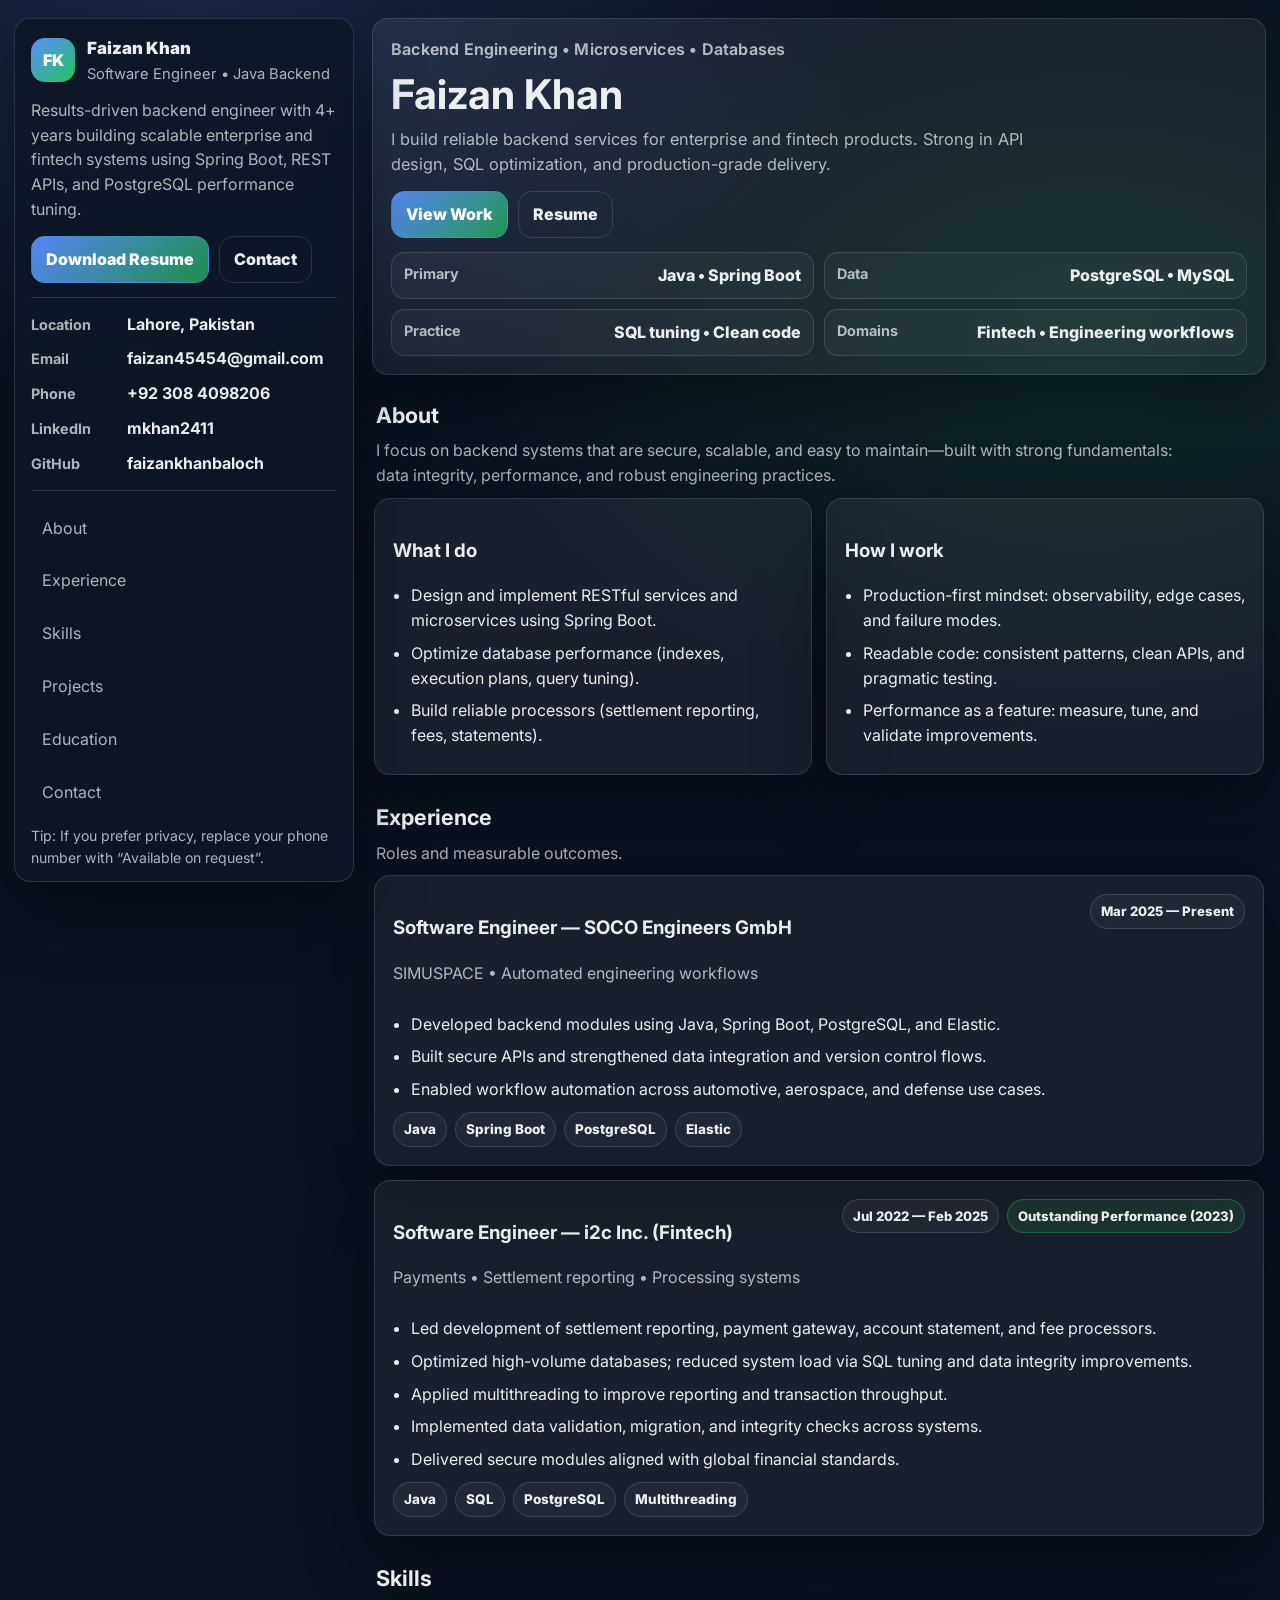
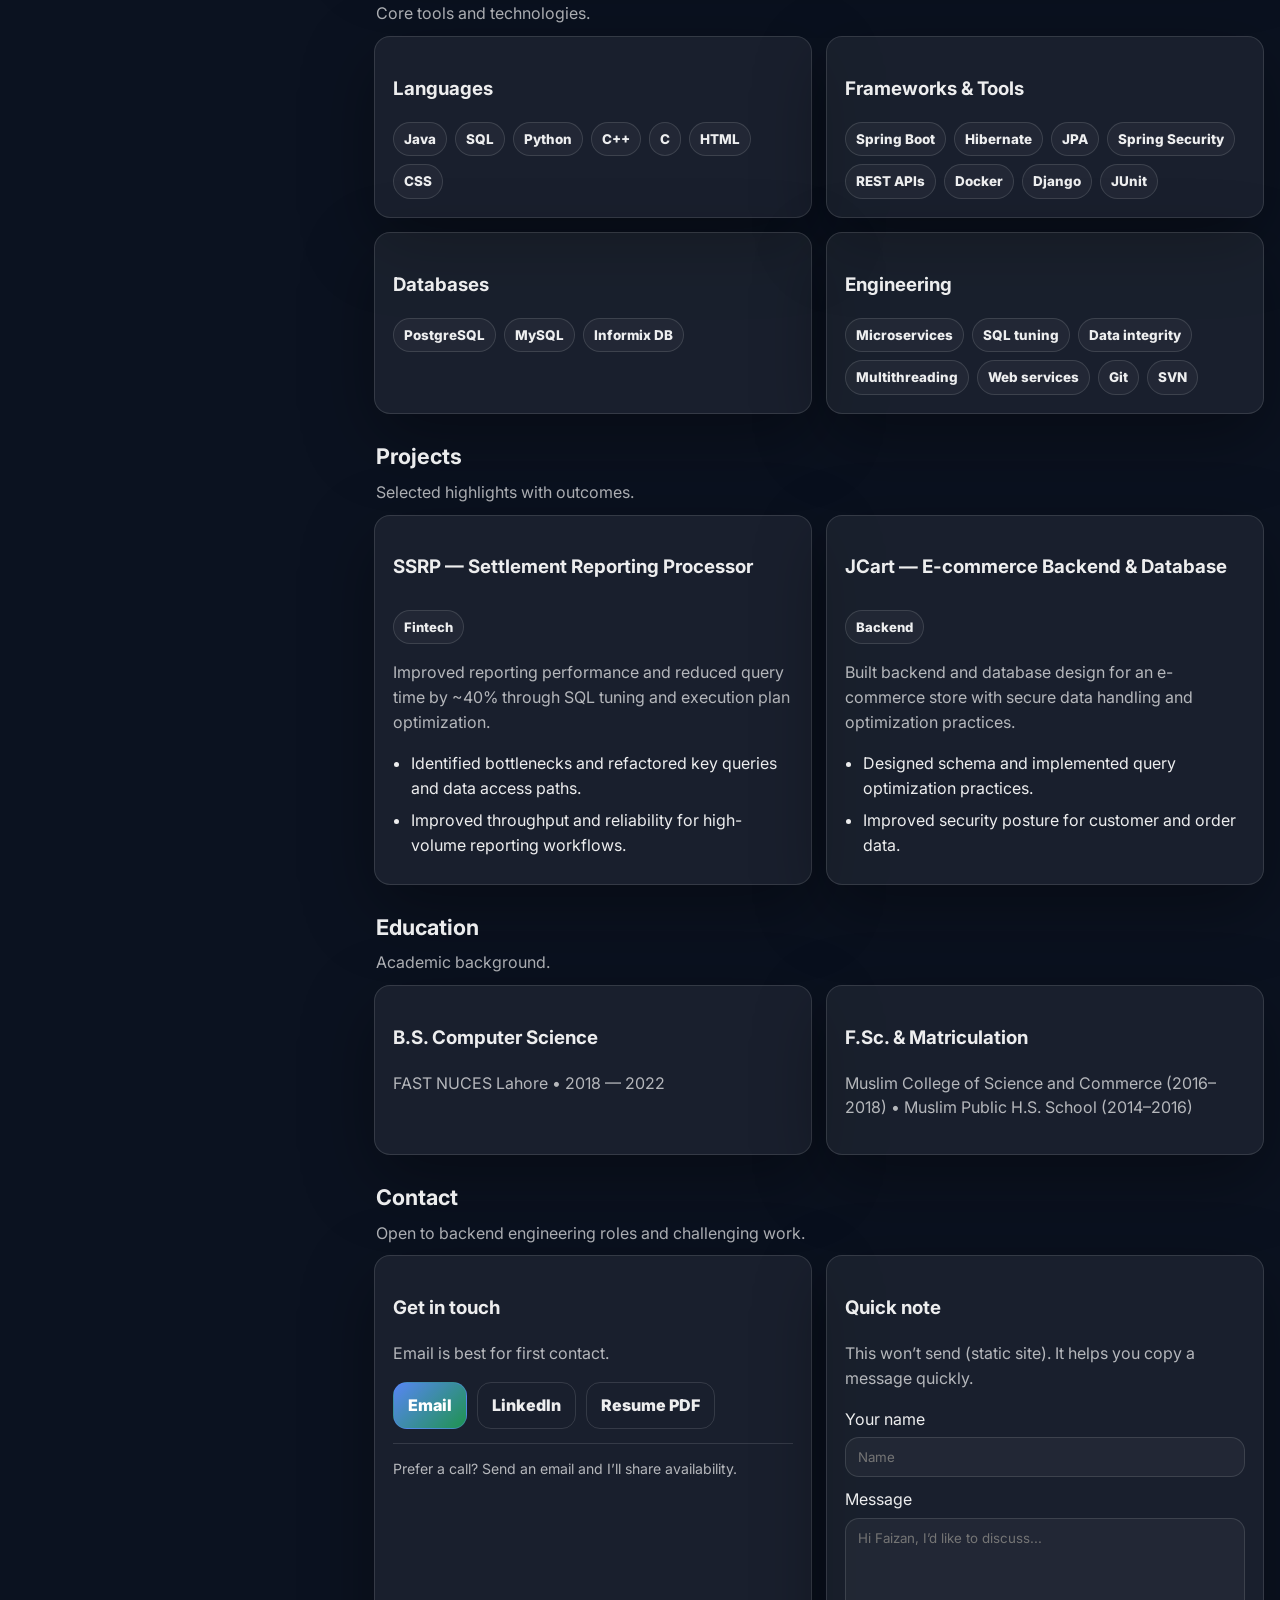
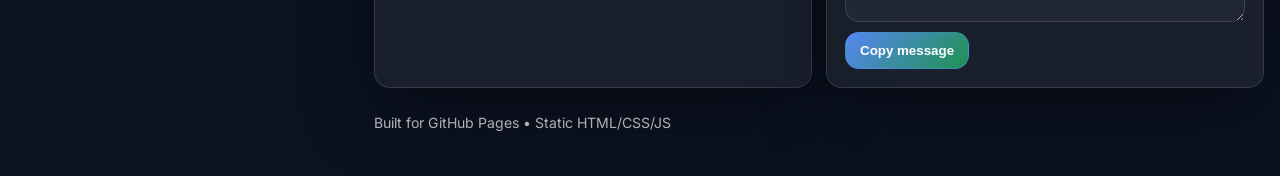
==== index.html @ 79eaf5ea "My Portfolio" ====
<!doctype html>
<html lang="en">
<head>
  <meta charset="utf-8" />
  <meta name="viewport" content="width=device-width,initial-scale=1" />
  <title>Faizan Khan — Software Engineer (Backend)</title>
  <meta name="description" content="Faizan Khan — Java Backend Engineer. Spring Boot, PostgreSQL, microservices, SQL performance tuning." />
  <meta name="theme-color" content="#0e1726" />

  <link rel="preconnect" href="https://fonts.googleapis.com">
  <link rel="preconnect" href="https://fonts.gstatic.com" crossorigin>
  <link href="https://fonts.googleapis.com/css2?family=Inter:wght@400;500;600;700;800&display=swap" rel="stylesheet">

  <link rel="stylesheet" href="assets/css/style.css" />
  <link rel="icon" href="assets/img/favicon.svg" type="image/svg+xml" />

  <script type="application/ld+json">
  {
    "@context": "https://schema.org",
    "@type": "Person",
    "name": "Faizan Khan",
    "jobTitle": "Software Engineer",
    "address": {"@type":"PostalAddress","addressLocality":"Lahore","addressCountry":"PK"},
    "email": "mailto:faizan45454@gmail.com",
    "sameAs": ["https://linkedin.com/in/mkhan2411","https://github.com/faizankhanbaloch"]
  }
  </script>
</head>

<body>
  <a class="skip" href="#content">Skip to content</a>

  <header class="mobilebar" aria-label="Mobile header">
    <div class="mobilebar__inner">
      <div class="mobilebar__brand">
        <span class="badge" aria-hidden="true">FK</span>
        <div>
          <div class="mobilebar__name">Faizan Khan</div>
          <div class="mobilebar__role">Java Backend Engineer</div>
        </div>
      </div>
      <button class="iconbtn" id="menuBtn" type="button" aria-label="Open menu">☰</button>
    </div>
  </header>

  <div class="layout">
    <!-- SIDEBAR -->
    <aside class="sidebar" id="sidebar" aria-label="Sidebar">
      <div class="sidebar__top">
        <div class="idblock">
          <div class="idblock__mark" aria-hidden="true">FK</div>
          <div>
            <div class="idblock__name">Faizan Khan</div>
            <div class="idblock__role">Software Engineer • Java Backend</div>
          </div>
        </div>

        <p class="summary">
          Results-driven backend engineer with 4+ years building scalable enterprise and fintech systems using
          Spring Boot, REST APIs, and PostgreSQL performance tuning.
        </p>

        <div class="sidebar__cta">
          <a class="btn btn--primary" href="assets/files/Faizan_Khan.pdf" target="_blank" rel="noreferrer">Download Resume</a>
          <a class="btn btn--ghost" href="#contact">Contact</a>
        </div>

        <div class="divider"></div>

        <ul class="kv" aria-label="Quick facts">
          <li><span class="k">Location</span><span class="v">Lahore, Pakistan</span></li>
          <li><span class="k">Email</span><a class="v" href="mailto:faizan45454@gmail.com">faizan45454@gmail.com</a></li>
          <li><span class="k">Phone</span><a class="v" href="tel:+923084098206">+92 308 4098206</a></li>
          <li><span class="k">LinkedIn</span><a class="v" href="https://linkedin.com/in/mkhan2411" target="_blank" rel="noreferrer">mkhan2411</a></li>
          <li><span class="k">GitHub</span><a class="v" href="https://github.com/faizankhanbaloch" target="_blank" rel="noreferrer">faizankhanbaloch</a></li>
        </ul>

        <div class="divider"></div>

        <nav class="snav" aria-label="Section navigation">
          <a href="#about">About</a>
          <a href="#experience">Experience</a>
          <a href="#skills">Skills</a>
          <a href="#projects">Projects</a>
          <a href="#education">Education</a>
          <a href="#contact">Contact</a>
        </nav>

        <p class="muted tiny privacy">
          Tip: If you prefer privacy, replace your phone number with “Available on request”.
        </p>
      </div>

      <footer class="sidebar__footer">
        <div class="muted tiny">© <span id="year"></span> Faizan Khan</div>
      </footer>
    </aside>

    <!-- MAIN -->
    <main class="main" id="content">
      <section class="hero card">
        <div class="hero__top">
          <div>
            <p class="eyebrow">Backend Engineering • Microservices • Databases</p>
            <h1>Faizan Khan</h1>
            <p class="lead">
              I build reliable backend services for enterprise and fintech products.
              Strong in API design, SQL optimization, and production-grade delivery.
            </p>
          </div>

          <div class="hero__actions">
            <a class="btn btn--primary" href="#projects">View Work</a>
            <a class="btn btn--ghost" href="assets/files/Faizan_Khan.pdf" target="_blank" rel="noreferrer">Resume</a>
          </div>
        </div>

        <div class="hero__highlights">
          <div class="pill"><span class="pill__k">Primary</span><span class="pill__v">Java • Spring Boot</span></div>
          <div class="pill"><span class="pill__k">Data</span><span class="pill__v">PostgreSQL • MySQL</span></div>
          <div class="pill"><span class="pill__k">Practice</span><span class="pill__v">SQL tuning • Clean code</span></div>
          <div class="pill"><span class="pill__k">Domains</span><span class="pill__v">Fintech • Engineering workflows</span></div>
        </div>
      </section>

      <section class="section">
        <div class="section__head" id="about">
          <h2>About</h2>
          <p>
            I focus on backend systems that are secure, scalable, and easy to maintain—built with strong fundamentals:
            data integrity, performance, and robust engineering practices.
          </p>
        </div>

        <div class="grid grid--2">
          <article class="card">
            <h3>What I do</h3>
            <ul class="bullets">
              <li>Design and implement RESTful services and microservices using Spring Boot.</li>
              <li>Optimize database performance (indexes, execution plans, query tuning).</li>
              <li>Build reliable processors (settlement reporting, fees, statements).</li>
            </ul>
          </article>

          <article class="card">
            <h3>How I work</h3>
            <ul class="bullets">
              <li>Production-first mindset: observability, edge cases, and failure modes.</li>
              <li>Readable code: consistent patterns, clean APIs, and pragmatic testing.</li>
              <li>Performance as a feature: measure, tune, and validate improvements.</li>
            </ul>
          </article>
        </div>
      </section>

      <section class="section" id="experience">
        <div class="section__head">
          <h2>Experience</h2>
          <p>Roles and measurable outcomes.</p>
        </div>

        <div class="timeline">
          <article class="card titem">
            <div class="titem__row">
              <div>
                <h3>Software Engineer — SOCO Engineers GmbH</h3>
                <p class="muted">SIMUSPACE • Automated engineering workflows</p>
              </div>
              <div class="titem__meta">
                <div class="tag">Mar 2025 — Present</div>
              </div>
            </div>
            <ul class="bullets">
              <li>Developed backend modules using Java, Spring Boot, PostgreSQL, and Elastic.</li>
              <li>Built secure APIs and strengthened data integration and version control flows.</li>
              <li>Enabled workflow automation across automotive, aerospace, and defense use cases.</li>
            </ul>
            <div class="chips">
              <span class="chip">Java</span><span class="chip">Spring Boot</span><span class="chip">PostgreSQL</span><span class="chip">Elastic</span>
            </div>
          </article>

          <article class="card titem">
            <div class="titem__row">
              <div>
                <h3>Software Engineer — i2c Inc. (Fintech)</h3>
                <p class="muted">Payments • Settlement reporting • Processing systems</p>
              </div>
              <div class="titem__meta">
                <div class="tag">Jul 2022 — Feb 2025</div>
                <div class="tag tag--soft">Outstanding Performance (2023)</div>
              </div>
            </div>
            <ul class="bullets">
              <li>Led development of settlement reporting, payment gateway, account statement, and fee processors.</li>
              <li>Optimized high-volume databases; reduced system load via SQL tuning and data integrity improvements.</li>
              <li>Applied multithreading to improve reporting and transaction throughput.</li>
              <li>Implemented data validation, migration, and integrity checks across systems.</li>
              <li>Delivered secure modules aligned with global financial standards.</li>
            </ul>
            <div class="chips">
              <span class="chip">Java</span><span class="chip">SQL</span><span class="chip">PostgreSQL</span><span class="chip">Multithreading</span>
            </div>
          </article>
        </div>
      </section>

      <section class="section" id="skills">
        <div class="section__head">
          <h2>Skills</h2>
          <p>Core tools and technologies.</p>
        </div>

        <div class="grid grid--2">
          <article class="card">
            <h3>Languages</h3>
            <div class="chips">
              <span class="chip">Java</span><span class="chip">SQL</span><span class="chip">Python</span>
              <span class="chip">C++</span><span class="chip">C</span><span class="chip">HTML</span><span class="chip">CSS</span>
            </div>
          </article>

          <article class="card">
            <h3>Frameworks & Tools</h3>
            <div class="chips">
              <span class="chip">Spring Boot</span><span class="chip">Hibernate</span><span class="chip">JPA</span>
              <span class="chip">Spring Security</span><span class="chip">REST APIs</span><span class="chip">Docker</span>
              <span class="chip">Django</span><span class="chip">JUnit</span>
            </div>
          </article>

          <article class="card">
            <h3>Databases</h3>
            <div class="chips">
              <span class="chip">PostgreSQL</span><span class="chip">MySQL</span><span class="chip">Informix DB</span>
            </div>
          </article>

          <article class="card">
            <h3>Engineering</h3>
            <div class="chips">
              <span class="chip">Microservices</span><span class="chip">SQL tuning</span><span class="chip">Data integrity</span>
              <span class="chip">Multithreading</span><span class="chip">Web services</span><span class="chip">Git</span><span class="chip">SVN</span>
            </div>
          </article>
        </div>
      </section>

      <section class="section" id="projects">
        <div class="section__head">
          <h2>Projects</h2>
          <p>Selected highlights with outcomes.</p>
        </div>

        <div class="grid grid--2">
          <article class="card">
            <div class="proj__row">
              <h3>SSRP — Settlement Reporting Processor</h3>
              <span class="tag">Fintech</span>
            </div>
            <p class="muted">
              Improved reporting performance and reduced query time by ~40% through SQL tuning and execution plan optimization.
            </p>
            <ul class="bullets">
              <li>Identified bottlenecks and refactored key queries and data access paths.</li>
              <li>Improved throughput and reliability for high-volume reporting workflows.</li>
            </ul>
          </article>

          <article class="card">
            <div class="proj__row">
              <h3>JCart — E-commerce Backend & Database</h3>
              <span class="tag">Backend</span>
            </div>
            <p class="muted">
              Built backend and database design for an e-commerce store with secure data handling and optimization practices.
            </p>
            <ul class="bullets">
              <li>Designed schema and implemented query optimization practices.</li>
              <li>Improved security posture for customer and order data.</li>
            </ul>
          </article>
        </div>
      </section>

      <section class="section" id="education">
        <div class="section__head">
          <h2>Education</h2>
          <p>Academic background.</p>
        </div>

        <div class="grid grid--2">
          <article class="card">
            <h3>B.S. Computer Science</h3>
            <p class="muted">FAST NUCES Lahore • 2018 — 2022</p>
          </article>
          <article class="card">
            <h3>F.Sc. & Matriculation</h3>
            <p class="muted">Muslim College of Science and Commerce (2016–2018) • Muslim Public H.S. School (2014–2016)</p>
          </article>
        </div>
      </section>

      <section class="section" id="contact">
        <div class="section__head">
          <h2>Contact</h2>
          <p>Open to backend engineering roles and challenging work.</p>
        </div>

        <div class="grid grid--2">
          <article class="card">
            <h3>Get in touch</h3>
            <p class="muted">Email is best for first contact.</p>
            <div class="actions">
              <a class="btn btn--primary" href="mailto:faizan45454@gmail.com">Email</a>
              <a class="btn btn--ghost" href="https://linkedin.com/in/mkhan2411" target="_blank" rel="noreferrer">LinkedIn</a>
              <a class="btn btn--ghost" href="assets/files/Faizan_Khan.pdf" target="_blank" rel="noreferrer">Resume PDF</a>
            </div>

            <div class="divider"></div>

            <p class="muted tiny">Prefer a call? Send an email and I’ll share availability.</p>
          </article>

          <form class="card" onsubmit="return false" aria-label="Quick note">
            <h3>Quick note</h3>
            <p class="muted">This won’t send (static site). It helps you copy a message quickly.</p>

            <label class="field">
              <span>Your name</span>
              <input id="name" type="text" placeholder="Name" autocomplete="name" />
            </label>

            <label class="field">
              <span>Message</span>
              <textarea id="msg" rows="5" placeholder="Hi Faizan, I’d like to discuss..."></textarea>
            </label>

            <button class="btn btn--primary" type="button" id="copyBtn">Copy message</button>
            <div class="muted tiny" id="copyStatus" role="status" aria-live="polite"></div>
          </form>
        </div>
      </section>

      <footer class="main__footer">
        <div class="muted tiny">Built for GitHub Pages • Static HTML/CSS/JS</div>
      </footer>
    </main>
  </div>

  <script src="assets/js/main.js"></script>
</body>
</html>
---- assets/css/style.css ----
:root{
  --bg: #0b1220;
  --sidebar: #0e1726;
  --panel: rgba(255,255,255,.06);
  --panel2: rgba(255,255,255,.10);
  --text: rgba(255,255,255,.92);
  --muted: rgba(255,255,255,.68);
  --border: rgba(255,255,255,.12);
  --brand: #5b8cff;
  --brand2: #22c55e;
  --shadow: 0 24px 70px rgba(0,0,0,.35);
  --radius: 16px;
  --font: Inter, system-ui, -apple-system, Segoe UI, Roboto, Arial, sans-serif;
  --container: 1100px;
}
*{ box-sizing:border-box; }
html{ scroll-behavior:smooth; }
body{
  margin:0;
  font-family: var(--font);
  color: var(--text);
  line-height: 1.55;
  background: radial-gradient(1200px 700px at 15% 0%, rgba(91,140,255,.18), transparent 58%),
              radial-gradient(1100px 700px at 85% 10%, rgba(34,197,94,.12), transparent 58%),
              var(--bg);
}
a{ color: inherit; text-decoration:none; }
a:hover{ text-decoration: underline; }
.skip{ position:absolute; left:-999px; top:10px; padding:10px 14px; border-radius:12px; background:var(--panel2); border:1px solid var(--border); }
.skip:focus{ left:12px; z-index:999; }

.mobilebar{ display:none; position:sticky; top:0; z-index:90; background:rgba(14,23,38,.8); border-bottom:1px solid var(--border); backdrop-filter: blur(10px); }
.mobilebar__inner{ display:flex; align-items:center; justify-content:space-between; gap:12px; padding:12px 18px; }
.mobilebar__brand{ display:flex; gap:10px; align-items:center; }
.badge{ width:34px; height:34px; display:grid; place-items:center; border-radius:12px; background: linear-gradient(135deg, var(--brand), var(--brand2)); font-weight:900; color:#fff; }
.mobilebar__name{ font-weight:900; }
.mobilebar__role{ color: var(--muted); font-size:.9rem; }

.layout{ width:min(100% - 28px, calc(var(--container) + 340px)); margin:18px auto 26px; display:grid; grid-template-columns:340px 1fr; gap:18px; align-items:start; }
.sidebar{
  position: sticky; top:18px; height: calc(100vh - 36px); overflow:auto;
  background: rgba(14,23,38,.9); border:1px solid var(--border); border-radius: var(--radius);
  box-shadow: var(--shadow); padding:16px;
}
.sidebar::-webkit-scrollbar{ width:10px; }
.sidebar::-webkit-scrollbar-thumb{ background: rgba(255,255,255,.10); border-radius:999px; }
.idblock{ display:flex; gap:12px; align-items:center; }
.idblock__mark{ width:44px; height:44px; display:grid; place-items:center; border-radius:14px; background: linear-gradient(135deg, var(--brand), var(--brand2)); font-weight:900; color:#fff; }
.idblock__name{ font-weight:900; font-size:1.05rem; }
.idblock__role{ color: var(--muted); font-size:.92rem; margin-top:2px; }
.summary{ color: var(--muted); margin:12px 0 0; }
.sidebar__cta{ display:flex; gap:10px; margin-top:14px; flex-wrap:wrap; }
.divider{ height:1px; background: var(--border); margin:14px 0; }
.kv{ list-style:none; padding:0; margin:0; display:grid; gap:10px; }
.kv li{ display:grid; grid-template-columns:86px 1fr; gap:10px; align-items:baseline; }
.kv .k{ color: var(--muted); font-weight:700; font-size:.9rem; }
.kv .v{ font-weight:700; }
.snav{ display:grid; gap:6px; }
.snav a{ padding:10px 10px; border-radius:12px; border:1px solid transparent; color: var(--muted); }
.snav a:hover{ background: rgba(255,255,255,.05); border-color: var(--border); color: var(--text); text-decoration:none; }
.sidebar__footer{ margin-top:12px; padding-top:10px; border-top:1px solid var(--border); }

.main{ min-width:0; display:grid; gap:16px; }
.card{ background: var(--panel); border:1px solid var(--border); border-radius: var(--radius); box-shadow: var(--shadow); padding:18px; }

.hero__top{ display:flex; align-items:flex-start; justify-content:space-between; gap:14px; flex-wrap:wrap; }
.eyebrow{ margin:0 0 10px; color: var(--muted); font-weight:650; letter-spacing:.2px; }
h1{ margin:0 0 10px; font-size: clamp(1.9rem, 3.2vw, 2.7rem); line-height:1.1; }
.lead{ margin:0; color: var(--muted); font-size:1.02rem; max-width:66ch; }
.hero__actions{ display:flex; gap:10px; flex-wrap:wrap; }

.hero__highlights{ margin-top:14px; display:grid; grid-template-columns:repeat(2,1fr); gap:10px; }
.pill{ border:1px solid var(--border); background: rgba(255,255,255,.04); border-radius:14px; padding:10px 12px; display:flex; justify-content:space-between; gap:12px; }
.pill__k{ color: var(--muted); font-weight:700; font-size:.9rem; }
.pill__v{ font-weight:800; }

.section{ padding:2px; }
.section__head{ padding:6px 2px 10px; display:grid; gap:6px; }
.section__head h2{ margin:0; font-size:1.35rem; }
.section__head p{ margin:0; color: var(--muted); max-width:80ch; }

.grid{ display:grid; gap:14px; }
.grid--2{ grid-template-columns: repeat(2, 1fr); }
.timeline{ display:grid; gap:14px; }
.titem__row{ display:flex; justify-content:space-between; gap:12px; align-items:flex-start; flex-wrap:wrap; }
.titem__meta{ display:flex; gap:8px; flex-wrap:wrap; justify-content:flex-end; }
.tag{ display:inline-flex; align-items:center; padding:6px 10px; border-radius:999px; border:1px solid var(--border); background: rgba(255,255,255,.04); font-weight:800; font-size:.82rem; }
.tag--soft{ border-color: rgba(34,197,94,.35); background: rgba(34,197,94,.12); }

.bullets{ margin:10px 0 0; padding-left:18px; }
.bullets li{ margin:8px 0; }

.chips{ display:flex; flex-wrap:wrap; gap:8px; margin-top:10px; }
.chip{ border:1px solid var(--border); background: rgba(255,255,255,.04); padding:6px 10px; border-radius:999px; font-weight:800; font-size:.84rem; }

.proj__row{ display:flex; justify-content:space-between; align-items:baseline; gap:10px; flex-wrap:wrap; }
.actions{ display:flex; flex-wrap:wrap; gap:10px; margin-top:12px; }

.field{ display:grid; gap:6px; margin:10px 0; }
input, textarea{ width:100%; padding:11px 12px; border-radius:14px; border:1px solid var(--border); background: rgba(255,255,255,.04); color: var(--text); font-family: var(--font); outline:none; }
input:focus, textarea:focus{ border-color: rgba(91,140,255,.55); }

.btn{ display:inline-flex; justify-content:center; align-items:center; gap:10px; padding:10px 14px; border-radius:14px; border:1px solid var(--border); background: rgba(255,255,255,.05); font-weight:850; cursor:pointer; }
.btn:hover{ background: rgba(255,255,255,.08); text-decoration:none; }
.btn--primary{ border-color: rgba(91,140,255,.35); background: linear-gradient(135deg, rgba(91,140,255,.95), rgba(34,197,94,.70)); color:#fff; }
.btn--ghost{ background: transparent; }

.iconbtn{ border:1px solid var(--border); background: rgba(255,255,255,.05); color: var(--text); border-radius:14px; padding:10px 12px; cursor:pointer; }
.muted{ color: var(--muted); }
.tiny{ font-size:.88rem; }
.privacy{ margin-top:10px; }
.main__footer{ padding: 6px 2px 16px; }

@media (max-width: 980px){
  .layout{ grid-template-columns:1fr; width: min(100% - 20px, var(--container)); margin-top:0; }
  .sidebar{
    position: fixed; inset: 54px 10px auto 10px; height: calc(100vh - 64px);
    transform: translateY(-8px); opacity:0; pointer-events:none;
    transition: opacity .2s ease, transform .2s ease; z-index:80;
  }
  body.menu-open .sidebar{ opacity:1; transform: translateY(0); pointer-events:auto; }
  .mobilebar{ display:block; }
  .hero__highlights{ grid-template-columns:1fr; }
  .grid--2{ grid-template-columns:1fr; }
}
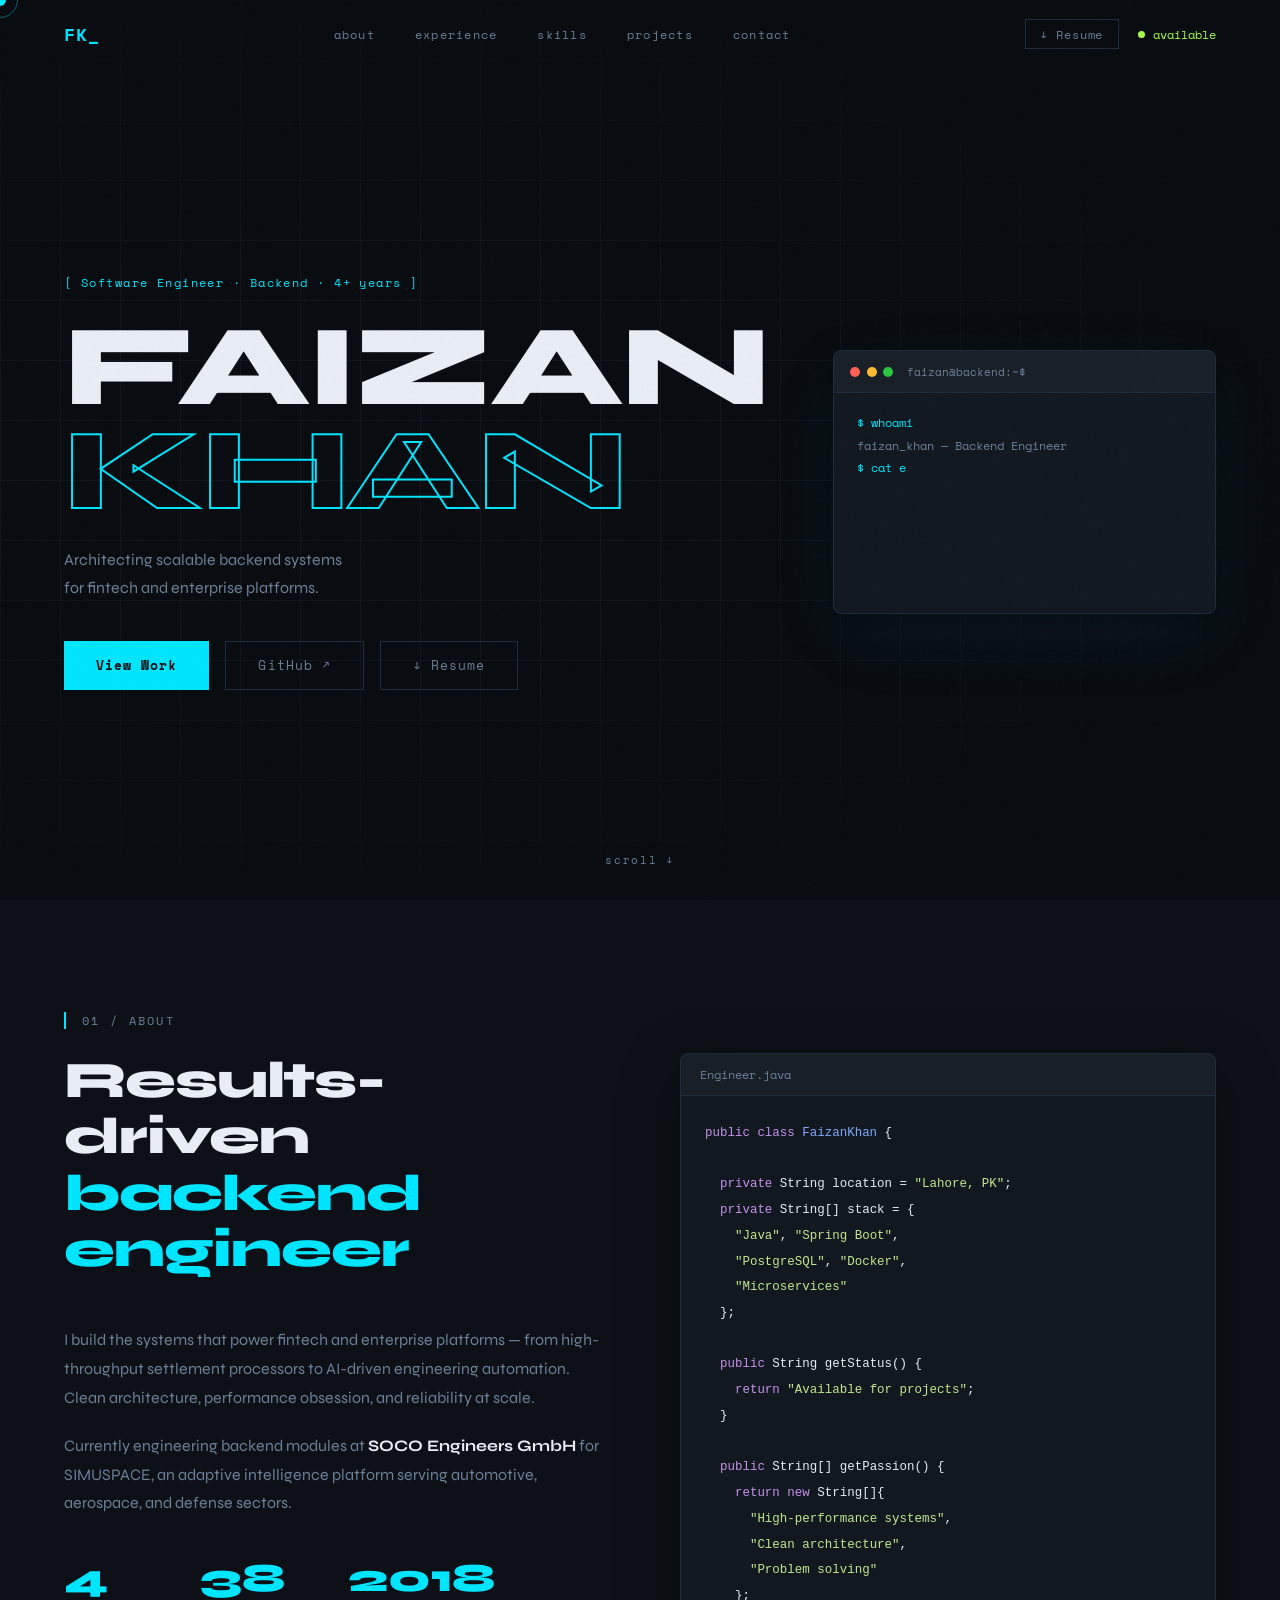
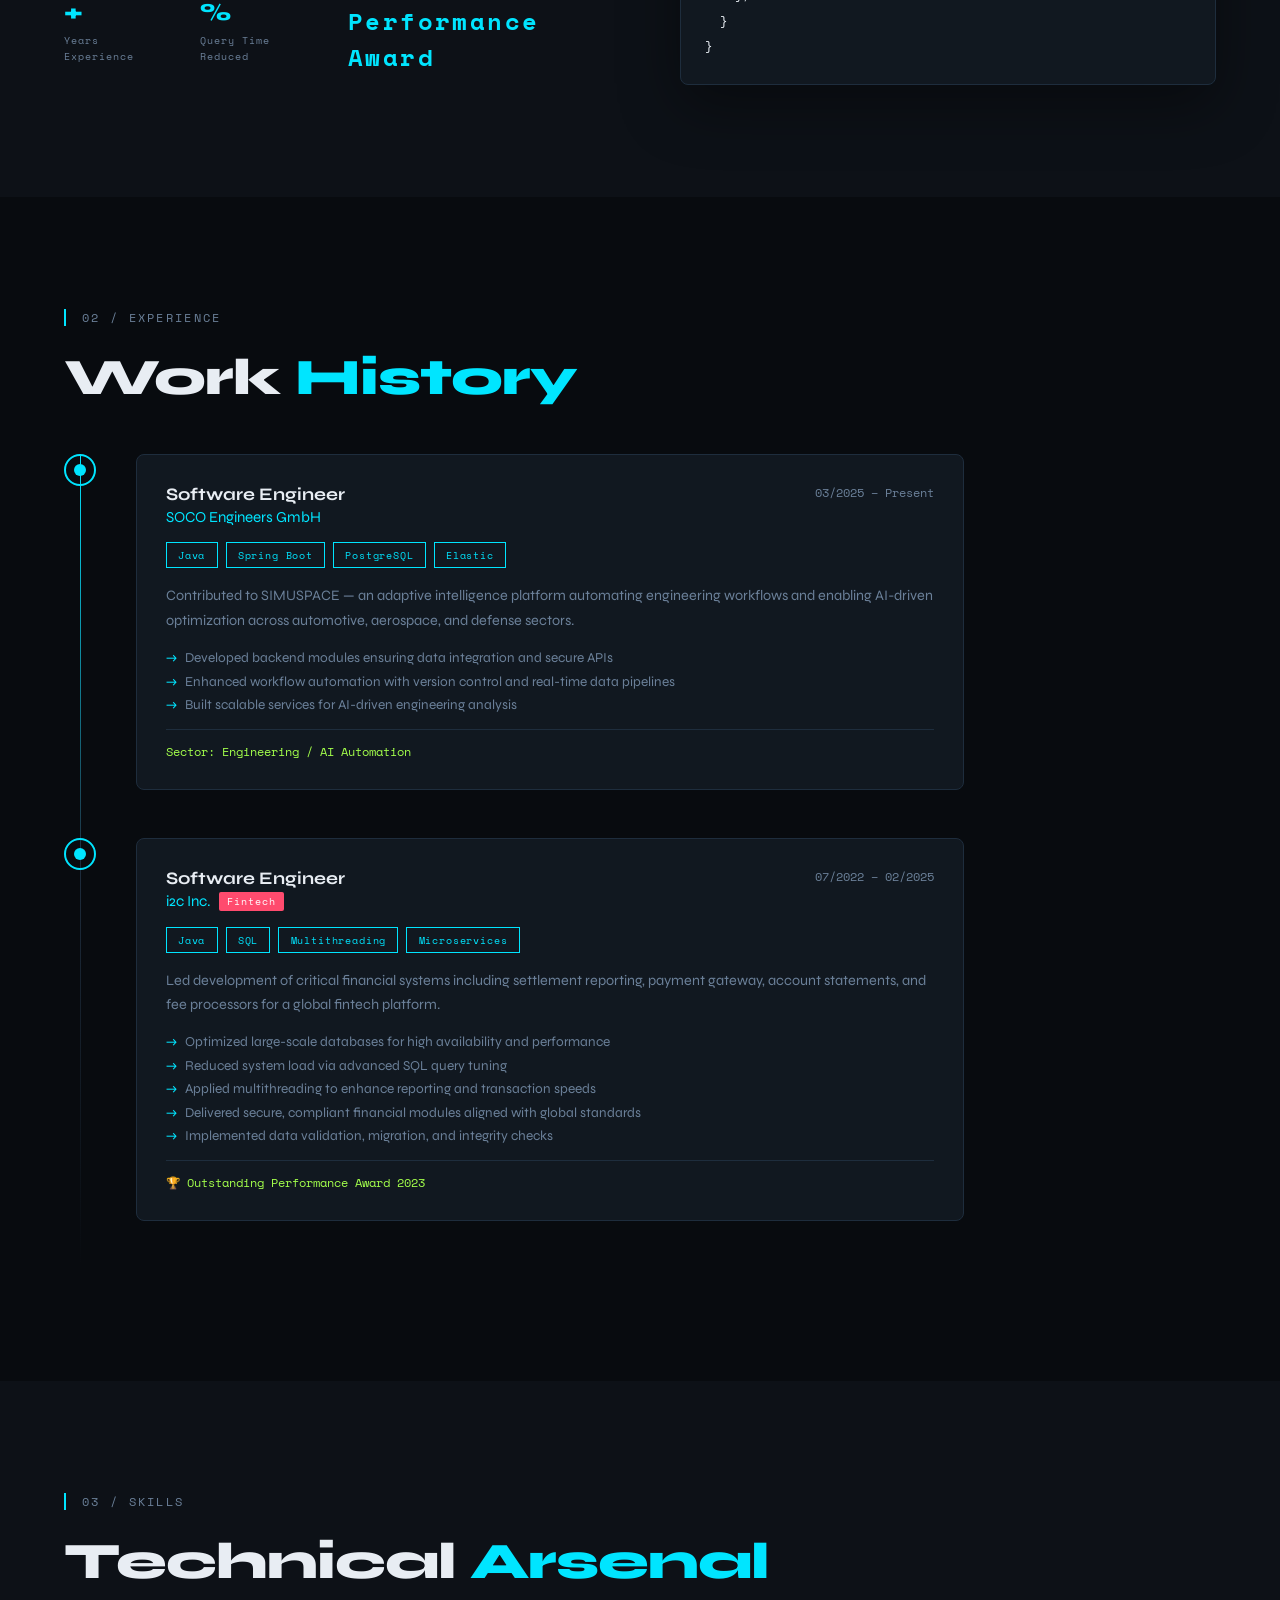
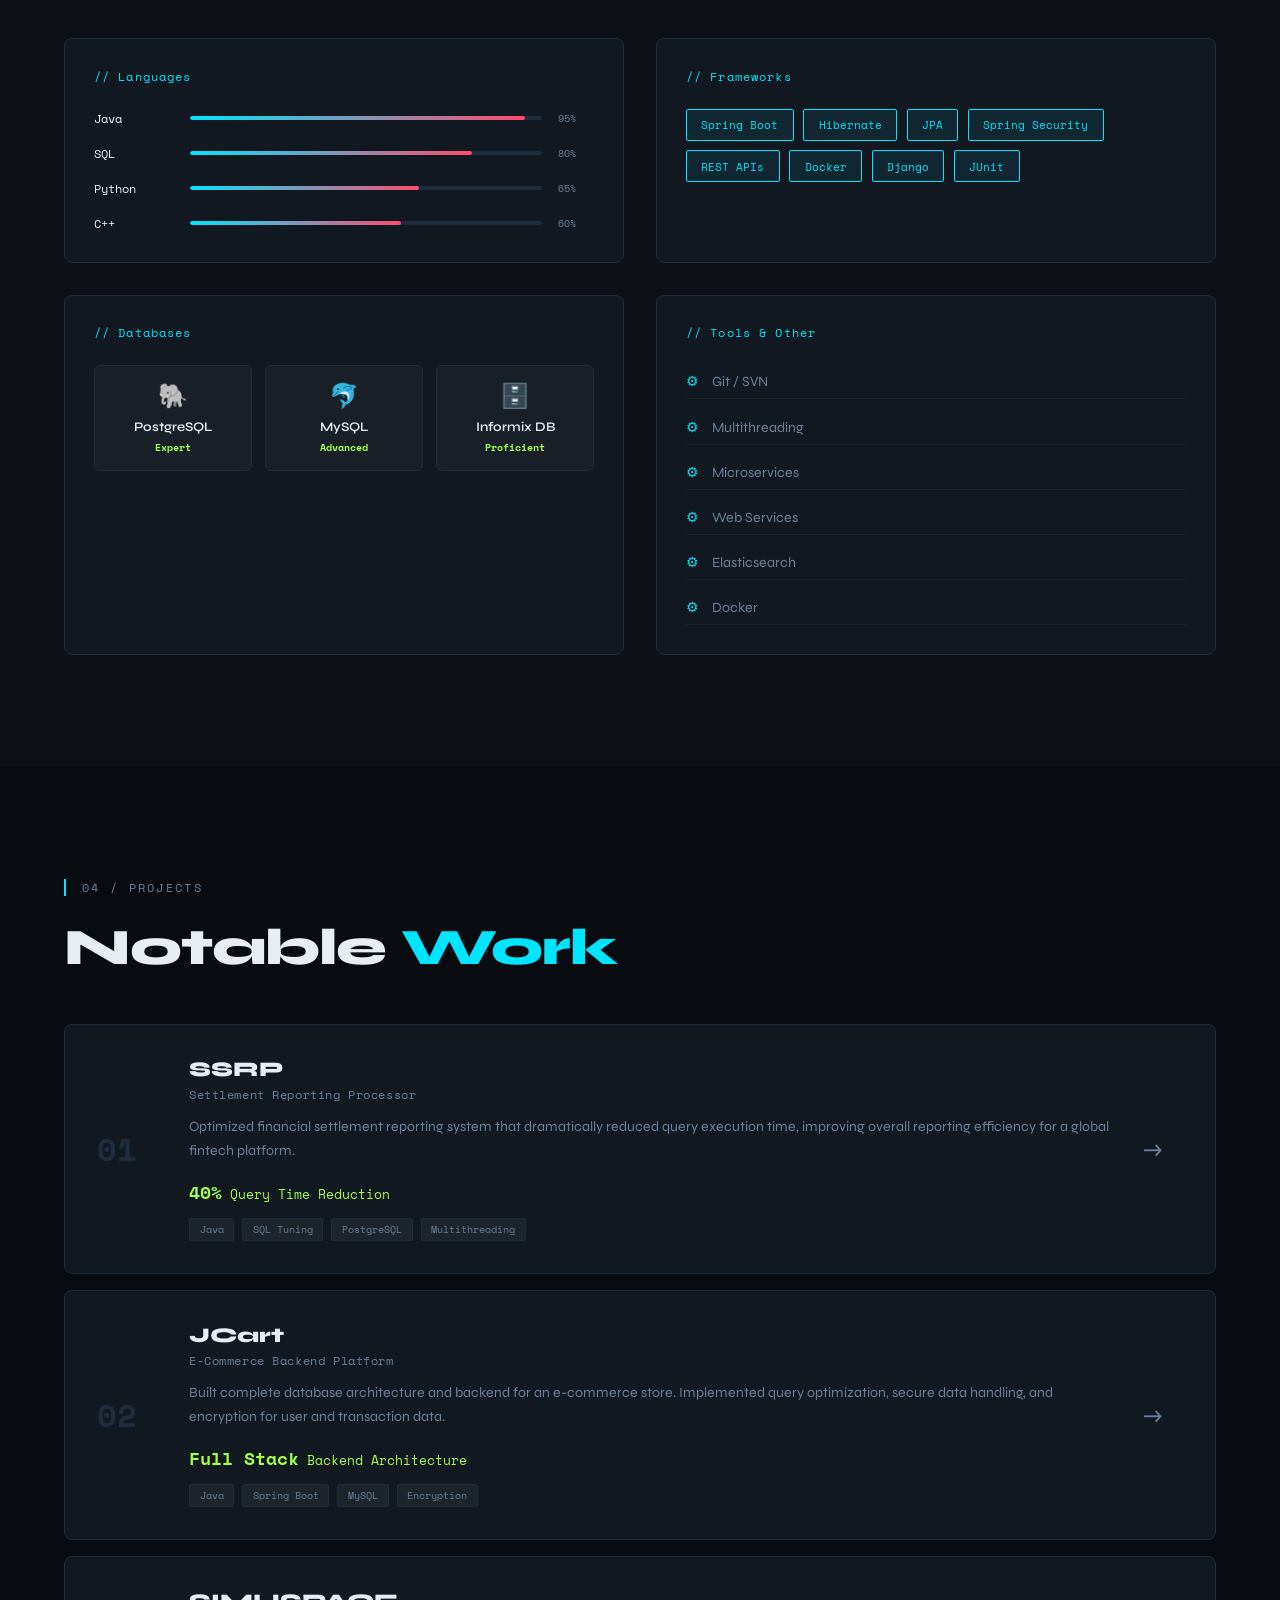
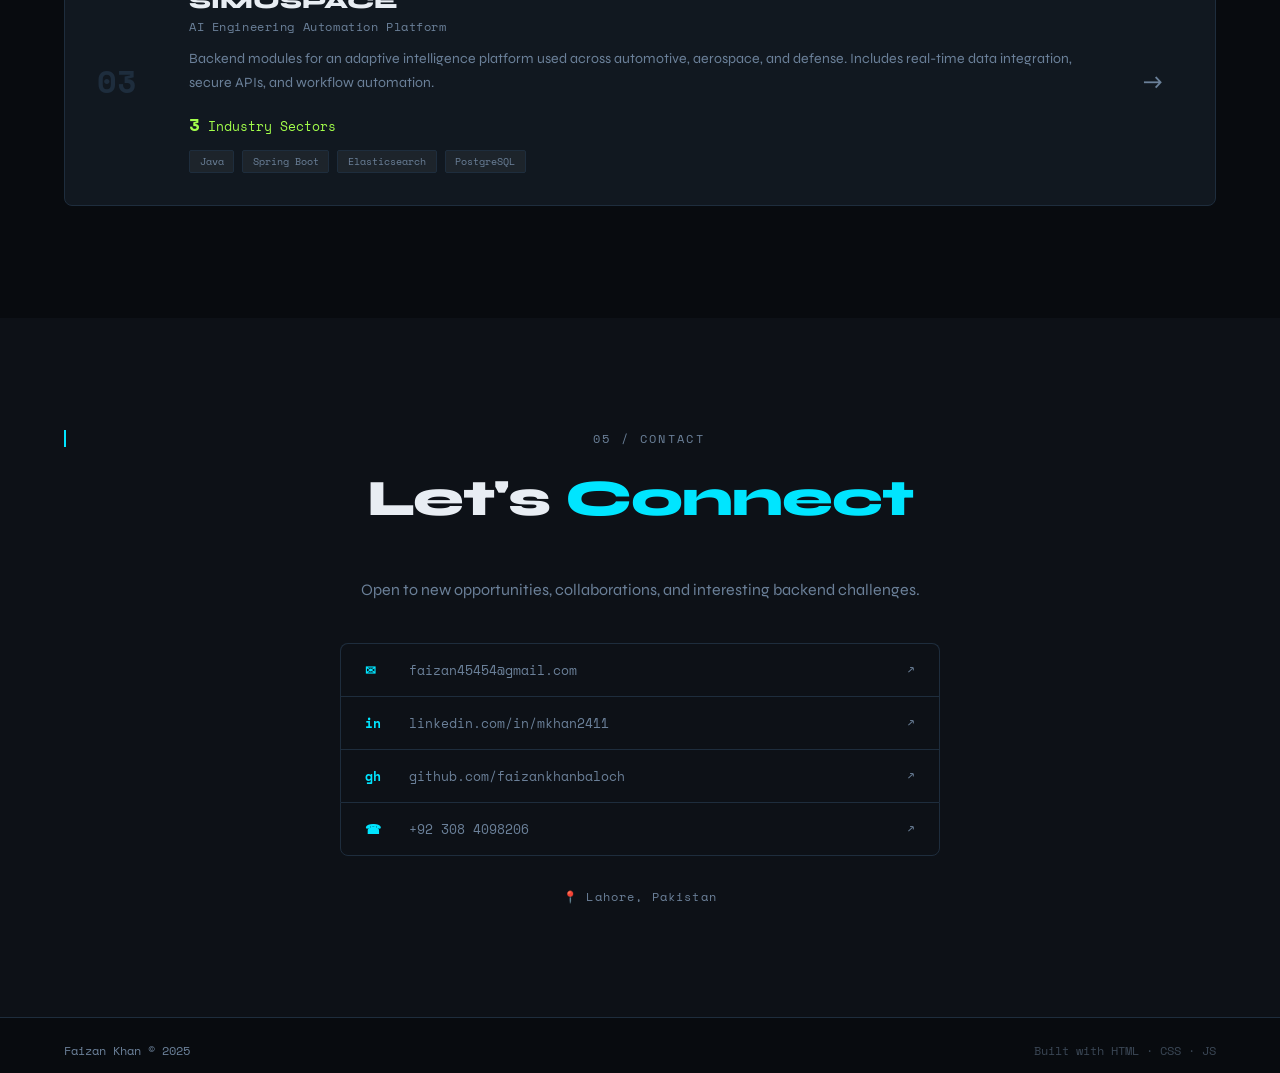
==== commit 4bfb2b8a: "Updated Portfolio" ====
--- a/index.html
+++ b/index.html
@@ -1,353 +1,341 @@
-<!doctype html>
+<!DOCTYPE html>
 <html lang="en">
 <head>
-  <meta charset="utf-8" />
-  <meta name="viewport" content="width=device-width,initial-scale=1" />
-  <title>Faizan Khan — Software Engineer (Backend)</title>
-  <meta name="description" content="Faizan Khan — Java Backend Engineer. Spring Boot, PostgreSQL, microservices, SQL performance tuning." />
-  <meta name="theme-color" content="#0e1726" />
-
-  <link rel="preconnect" href="https://fonts.googleapis.com">
-  <link rel="preconnect" href="https://fonts.gstatic.com" crossorigin>
-  <link href="https://fonts.googleapis.com/css2?family=Inter:wght@400;500;600;700;800&display=swap" rel="stylesheet">
-
-  <link rel="stylesheet" href="assets/css/style.css" />
-  <link rel="icon" href="assets/img/favicon.svg" type="image/svg+xml" />
-
-  <script type="application/ld+json">
-  {
-    "@context": "https://schema.org",
-    "@type": "Person",
-    "name": "Faizan Khan",
-    "jobTitle": "Software Engineer",
-    "address": {"@type":"PostalAddress","addressLocality":"Lahore","addressCountry":"PK"},
-    "email": "mailto:faizan45454@gmail.com",
-    "sameAs": ["https://linkedin.com/in/mkhan2411","https://github.com/faizankhanbaloch"]
+  <meta charset="UTF-8" />
+  <meta name="viewport" content="width=device-width, initial-scale=1.0" />
+  <title>Faizan Khan — Backend Engineer</title>
+  <link rel="stylesheet" href="style.css" />
+  <link rel="preconnect" href="https://fonts.googleapis.com" />
+  <link rel="preconnect" href="https://fonts.gstatic.com" crossorigin />
+  <link href="https://fonts.googleapis.com/css2?family=Space+Mono:ital,wght@0,400;0,700;1,400&family=Syne:wght@400;600;700;800&display=swap" rel="stylesheet" />
+</head>
+<body>
+
+  <!-- Cursor -->
+  <div class="cursor" id="cursor"></div>
+  <div class="cursor-trail" id="cursorTrail"></div>
+
+  <!-- Noise overlay -->
+  <div class="noise"></div>
+
+  <!-- Navigation -->
+  <nav class="nav" id="nav">
+    <div class="nav-logo">FK<span class="blink">_</span></div>
+    <ul class="nav-links">
+      <li><a href="#about">about</a></li>
+      <li><a href="#experience">experience</a></li>
+      <li><a href="#skills">skills</a></li>
+      <li><a href="#projects">projects</a></li>
+      <li><a href="#contact">contact</a></li>
+    </ul>
+    <div class="nav-right">
+      <a href="Faizan_Khan.pdf" download="Faizan_Khan_Resume.pdf" class="btn-resume-nav">↓ Resume</a>
+      <div class="nav-status"><span class="dot"></span>available</div>
+    </div>
+  </nav>
+
+  <!-- Hero -->
+  <section class="hero" id="hero">
+    <div class="hero-bg-grid"></div>
+    <div class="hero-content">
+      <div class="hero-tag">[ Software Engineer · Backend · 4+ years ]</div>
+      <h1 class="hero-name">
+        <span class="line" data-text="FAIZAN">FAIZAN</span>
+        <span class="line accent-line" data-text="KHAN">KHAN</span>
+      </h1>
+      <p class="hero-sub">Architecting scalable backend systems<br>for fintech and enterprise platforms.</p>
+      <div class="hero-cta">
+        <a href="#experience" class="btn-primary">View Work</a>
+        <a href="https://github.com/faizankhanbaloch" target="_blank" class="btn-ghost">GitHub ↗</a>
+        <a href="Faizan_Khan.pdf" download="Faizan_Khan_Resume.pdf" class="btn-resume">↓ Resume</a>
+      </div>
+    </div>
+    <div class="hero-terminal">
+      <div class="terminal-bar">
+        <span class="t-dot red"></span><span class="t-dot yellow"></span><span class="t-dot green"></span>
+        <span class="t-title">faizan@backend:~$</span>
+      </div>
+      <div class="terminal-body" id="terminalBody"></div>
+    </div>
+    <div class="hero-scroll">scroll ↓</div>
+  </section>
+
+  <!-- About -->
+  <section class="about section" id="about">
+    <div class="section-label">01 / about</div>
+    <div class="about-grid">
+      <div class="about-text">
+        <h2 class="section-heading">Results-driven<br><em>backend engineer</em></h2>
+        <p>I build the systems that power fintech and enterprise platforms — from high-throughput settlement processors to AI-driven engineering automation. Clean architecture, performance obsession, and reliability at scale.</p>
+        <p>Currently engineering backend modules at <strong>SOCO Engineers GmbH</strong> for SIMUSPACE, an adaptive intelligence platform serving automotive, aerospace, and defense sectors.</p>
+        <div class="about-stats">
+          <div class="stat">
+            <span class="stat-num" data-target="4">0</span><span>+</span>
+            <span class="stat-label">Years Experience</span>
+          </div>
+          <div class="stat">
+            <span class="stat-num" data-target="40">0</span><span>%</span>
+            <span class="stat-label">Query Time Reduced</span>
+          </div>
+          <div class="stat">
+            <span class="stat-num" data-target="2023">0</span>
+            <span class="stat-label">Performance Award</span>
+          </div>
+        </div>
+      </div>
+      <div class="about-visual">
+        <div class="code-card">
+          <div class="code-header">Engineer.java</div>
+          <pre class="code-block"><code><span class="kw">public class</span> <span class="cn">FaizanKhan</span> {
+
+  <span class="kw">private</span> String location = <span class="str">"Lahore, PK"</span>;
+  <span class="kw">private</span> String[] stack = {
+    <span class="str">"Java"</span>, <span class="str">"Spring Boot"</span>,
+    <span class="str">"PostgreSQL"</span>, <span class="str">"Docker"</span>,
+    <span class="str">"Microservices"</span>
+  };
+
+  <span class="kw">public</span> String getStatus() {
+    <span class="kw">return</span> <span class="str">"Available for projects"</span>;
   }
-  </script>
-</head>
-
-<body>
-  <a class="skip" href="#content">Skip to content</a>
-
-  <header class="mobilebar" aria-label="Mobile header">
-    <div class="mobilebar__inner">
-      <div class="mobilebar__brand">
-        <span class="badge" aria-hidden="true">FK</span>
-        <div>
-          <div class="mobilebar__name">Faizan Khan</div>
-          <div class="mobilebar__role">Java Backend Engineer</div>
-        </div>
-      </div>
-      <button class="iconbtn" id="menuBtn" type="button" aria-label="Open menu">☰</button>
-    </div>
-  </header>
-
-  <div class="layout">
-    <!-- SIDEBAR -->
-    <aside class="sidebar" id="sidebar" aria-label="Sidebar">
-      <div class="sidebar__top">
-        <div class="idblock">
-          <div class="idblock__mark" aria-hidden="true">FK</div>
-          <div>
-            <div class="idblock__name">Faizan Khan</div>
-            <div class="idblock__role">Software Engineer • Java Backend</div>
-          </div>
-        </div>
-
-        <p class="summary">
-          Results-driven backend engineer with 4+ years building scalable enterprise and fintech systems using
-          Spring Boot, REST APIs, and PostgreSQL performance tuning.
-        </p>
-
-        <div class="sidebar__cta">
-          <a class="btn btn--primary" href="assets/files/Faizan_Khan.pdf" target="_blank" rel="noreferrer">Download Resume</a>
-          <a class="btn btn--ghost" href="#contact">Contact</a>
-        </div>
-
-        <div class="divider"></div>
-
-        <ul class="kv" aria-label="Quick facts">
-          <li><span class="k">Location</span><span class="v">Lahore, Pakistan</span></li>
-          <li><span class="k">Email</span><a class="v" href="mailto:faizan45454@gmail.com">faizan45454@gmail.com</a></li>
-          <li><span class="k">Phone</span><a class="v" href="tel:+923084098206">+92 308 4098206</a></li>
-          <li><span class="k">LinkedIn</span><a class="v" href="https://linkedin.com/in/mkhan2411" target="_blank" rel="noreferrer">mkhan2411</a></li>
-          <li><span class="k">GitHub</span><a class="v" href="https://github.com/faizankhanbaloch" target="_blank" rel="noreferrer">faizankhanbaloch</a></li>
-        </ul>
-
-        <div class="divider"></div>
-
-        <nav class="snav" aria-label="Section navigation">
-          <a href="#about">About</a>
-          <a href="#experience">Experience</a>
-          <a href="#skills">Skills</a>
-          <a href="#projects">Projects</a>
-          <a href="#education">Education</a>
-          <a href="#contact">Contact</a>
-        </nav>
-
-        <p class="muted tiny privacy">
-          Tip: If you prefer privacy, replace your phone number with “Available on request”.
-        </p>
-      </div>
-
-      <footer class="sidebar__footer">
-        <div class="muted tiny">© <span id="year"></span> Faizan Khan</div>
-      </footer>
-    </aside>
-
-    <!-- MAIN -->
-    <main class="main" id="content">
-      <section class="hero card">
-        <div class="hero__top">
-          <div>
-            <p class="eyebrow">Backend Engineering • Microservices • Databases</p>
-            <h1>Faizan Khan</h1>
-            <p class="lead">
-              I build reliable backend services for enterprise and fintech products.
-              Strong in API design, SQL optimization, and production-grade delivery.
-            </p>
-          </div>
-
-          <div class="hero__actions">
-            <a class="btn btn--primary" href="#projects">View Work</a>
-            <a class="btn btn--ghost" href="assets/files/Faizan_Khan.pdf" target="_blank" rel="noreferrer">Resume</a>
-          </div>
-        </div>
-
-        <div class="hero__highlights">
-          <div class="pill"><span class="pill__k">Primary</span><span class="pill__v">Java • Spring Boot</span></div>
-          <div class="pill"><span class="pill__k">Data</span><span class="pill__v">PostgreSQL • MySQL</span></div>
-          <div class="pill"><span class="pill__k">Practice</span><span class="pill__v">SQL tuning • Clean code</span></div>
-          <div class="pill"><span class="pill__k">Domains</span><span class="pill__v">Fintech • Engineering workflows</span></div>
-        </div>
-      </section>
-
-      <section class="section">
-        <div class="section__head" id="about">
-          <h2>About</h2>
-          <p>
-            I focus on backend systems that are secure, scalable, and easy to maintain—built with strong fundamentals:
-            data integrity, performance, and robust engineering practices.
-          </p>
-        </div>
-
-        <div class="grid grid--2">
-          <article class="card">
-            <h3>What I do</h3>
-            <ul class="bullets">
-              <li>Design and implement RESTful services and microservices using Spring Boot.</li>
-              <li>Optimize database performance (indexes, execution plans, query tuning).</li>
-              <li>Build reliable processors (settlement reporting, fees, statements).</li>
-            </ul>
-          </article>
-
-          <article class="card">
-            <h3>How I work</h3>
-            <ul class="bullets">
-              <li>Production-first mindset: observability, edge cases, and failure modes.</li>
-              <li>Readable code: consistent patterns, clean APIs, and pragmatic testing.</li>
-              <li>Performance as a feature: measure, tune, and validate improvements.</li>
-            </ul>
-          </article>
-        </div>
-      </section>
-
-      <section class="section" id="experience">
-        <div class="section__head">
-          <h2>Experience</h2>
-          <p>Roles and measurable outcomes.</p>
-        </div>
-
-        <div class="timeline">
-          <article class="card titem">
-            <div class="titem__row">
-              <div>
-                <h3>Software Engineer — SOCO Engineers GmbH</h3>
-                <p class="muted">SIMUSPACE • Automated engineering workflows</p>
-              </div>
-              <div class="titem__meta">
-                <div class="tag">Mar 2025 — Present</div>
-              </div>
+
+  <span class="kw">public</span> String[] getPassion() {
+    <span class="kw">return new</span> String[]{
+      <span class="str">"High-performance systems"</span>,
+      <span class="str">"Clean architecture"</span>,
+      <span class="str">"Problem solving"</span>
+    };
+  }
+}</code></pre>
+        </div>
+      </div>
+    </div>
+  </section>
+
+  <!-- Experience -->
+  <section class="experience section" id="experience">
+    <div class="section-label">02 / experience</div>
+    <h2 class="section-heading">Work <em>History</em></h2>
+    <div class="timeline">
+
+      <div class="timeline-item" data-index="0">
+        <div class="timeline-marker">
+          <div class="marker-ring"></div>
+          <div class="marker-dot"></div>
+        </div>
+        <div class="timeline-card">
+          <div class="card-header">
+            <div>
+              <div class="card-role">Software Engineer</div>
+              <div class="card-company">SOCO Engineers GmbH</div>
             </div>
-            <ul class="bullets">
-              <li>Developed backend modules using Java, Spring Boot, PostgreSQL, and Elastic.</li>
-              <li>Built secure APIs and strengthened data integration and version control flows.</li>
-              <li>Enabled workflow automation across automotive, aerospace, and defense use cases.</li>
-            </ul>
-            <div class="chips">
-              <span class="chip">Java</span><span class="chip">Spring Boot</span><span class="chip">PostgreSQL</span><span class="chip">Elastic</span>
+            <div class="card-period">03/2025 – Present</div>
+          </div>
+          <div class="card-tags">
+            <span>Java</span><span>Spring Boot</span><span>PostgreSQL</span><span>Elastic</span>
+          </div>
+          <p class="card-desc">Contributed to SIMUSPACE — an adaptive intelligence platform automating engineering workflows and enabling AI-driven optimization across automotive, aerospace, and defense sectors.</p>
+          <ul class="card-bullets">
+            <li>Developed backend modules ensuring data integration and secure APIs</li>
+            <li>Enhanced workflow automation with version control and real-time data pipelines</li>
+            <li>Built scalable services for AI-driven engineering analysis</li>
+          </ul>
+          <div class="card-sector">Sector: Engineering / AI Automation</div>
+        </div>
+      </div>
+
+      <div class="timeline-item" data-index="1">
+        <div class="timeline-marker">
+          <div class="marker-ring"></div>
+          <div class="marker-dot"></div>
+        </div>
+        <div class="timeline-card">
+          <div class="card-header">
+            <div>
+              <div class="card-role">Software Engineer</div>
+              <div class="card-company">i2c Inc. <span class="fintech-badge">Fintech</span></div>
             </div>
-          </article>
-
-          <article class="card titem">
-            <div class="titem__row">
-              <div>
-                <h3>Software Engineer — i2c Inc. (Fintech)</h3>
-                <p class="muted">Payments • Settlement reporting • Processing systems</p>
-              </div>
-              <div class="titem__meta">
-                <div class="tag">Jul 2022 — Feb 2025</div>
-                <div class="tag tag--soft">Outstanding Performance (2023)</div>
-              </div>
-            </div>
-            <ul class="bullets">
-              <li>Led development of settlement reporting, payment gateway, account statement, and fee processors.</li>
-              <li>Optimized high-volume databases; reduced system load via SQL tuning and data integrity improvements.</li>
-              <li>Applied multithreading to improve reporting and transaction throughput.</li>
-              <li>Implemented data validation, migration, and integrity checks across systems.</li>
-              <li>Delivered secure modules aligned with global financial standards.</li>
-            </ul>
-            <div class="chips">
-              <span class="chip">Java</span><span class="chip">SQL</span><span class="chip">PostgreSQL</span><span class="chip">Multithreading</span>
-            </div>
-          </article>
-        </div>
-      </section>
-
-      <section class="section" id="skills">
-        <div class="section__head">
-          <h2>Skills</h2>
-          <p>Core tools and technologies.</p>
-        </div>
-
-        <div class="grid grid--2">
-          <article class="card">
-            <h3>Languages</h3>
-            <div class="chips">
-              <span class="chip">Java</span><span class="chip">SQL</span><span class="chip">Python</span>
-              <span class="chip">C++</span><span class="chip">C</span><span class="chip">HTML</span><span class="chip">CSS</span>
-            </div>
-          </article>
-
-          <article class="card">
-            <h3>Frameworks & Tools</h3>
-            <div class="chips">
-              <span class="chip">Spring Boot</span><span class="chip">Hibernate</span><span class="chip">JPA</span>
-              <span class="chip">Spring Security</span><span class="chip">REST APIs</span><span class="chip">Docker</span>
-              <span class="chip">Django</span><span class="chip">JUnit</span>
-            </div>
-          </article>
-
-          <article class="card">
-            <h3>Databases</h3>
-            <div class="chips">
-              <span class="chip">PostgreSQL</span><span class="chip">MySQL</span><span class="chip">Informix DB</span>
-            </div>
-          </article>
-
-          <article class="card">
-            <h3>Engineering</h3>
-            <div class="chips">
-              <span class="chip">Microservices</span><span class="chip">SQL tuning</span><span class="chip">Data integrity</span>
-              <span class="chip">Multithreading</span><span class="chip">Web services</span><span class="chip">Git</span><span class="chip">SVN</span>
-            </div>
-          </article>
-        </div>
-      </section>
-
-      <section class="section" id="projects">
-        <div class="section__head">
-          <h2>Projects</h2>
-          <p>Selected highlights with outcomes.</p>
-        </div>
-
-        <div class="grid grid--2">
-          <article class="card">
-            <div class="proj__row">
-              <h3>SSRP — Settlement Reporting Processor</h3>
-              <span class="tag">Fintech</span>
-            </div>
-            <p class="muted">
-              Improved reporting performance and reduced query time by ~40% through SQL tuning and execution plan optimization.
-            </p>
-            <ul class="bullets">
-              <li>Identified bottlenecks and refactored key queries and data access paths.</li>
-              <li>Improved throughput and reliability for high-volume reporting workflows.</li>
-            </ul>
-          </article>
-
-          <article class="card">
-            <div class="proj__row">
-              <h3>JCart — E-commerce Backend & Database</h3>
-              <span class="tag">Backend</span>
-            </div>
-            <p class="muted">
-              Built backend and database design for an e-commerce store with secure data handling and optimization practices.
-            </p>
-            <ul class="bullets">
-              <li>Designed schema and implemented query optimization practices.</li>
-              <li>Improved security posture for customer and order data.</li>
-            </ul>
-          </article>
-        </div>
-      </section>
-
-      <section class="section" id="education">
-        <div class="section__head">
-          <h2>Education</h2>
-          <p>Academic background.</p>
-        </div>
-
-        <div class="grid grid--2">
-          <article class="card">
-            <h3>B.S. Computer Science</h3>
-            <p class="muted">FAST NUCES Lahore • 2018 — 2022</p>
-          </article>
-          <article class="card">
-            <h3>F.Sc. & Matriculation</h3>
-            <p class="muted">Muslim College of Science and Commerce (2016–2018) • Muslim Public H.S. School (2014–2016)</p>
-          </article>
-        </div>
-      </section>
-
-      <section class="section" id="contact">
-        <div class="section__head">
-          <h2>Contact</h2>
-          <p>Open to backend engineering roles and challenging work.</p>
-        </div>
-
-        <div class="grid grid--2">
-          <article class="card">
-            <h3>Get in touch</h3>
-            <p class="muted">Email is best for first contact.</p>
-            <div class="actions">
-              <a class="btn btn--primary" href="mailto:faizan45454@gmail.com">Email</a>
-              <a class="btn btn--ghost" href="https://linkedin.com/in/mkhan2411" target="_blank" rel="noreferrer">LinkedIn</a>
-              <a class="btn btn--ghost" href="assets/files/Faizan_Khan.pdf" target="_blank" rel="noreferrer">Resume PDF</a>
-            </div>
-
-            <div class="divider"></div>
-
-            <p class="muted tiny">Prefer a call? Send an email and I’ll share availability.</p>
-          </article>
-
-          <form class="card" onsubmit="return false" aria-label="Quick note">
-            <h3>Quick note</h3>
-            <p class="muted">This won’t send (static site). It helps you copy a message quickly.</p>
-
-            <label class="field">
-              <span>Your name</span>
-              <input id="name" type="text" placeholder="Name" autocomplete="name" />
-            </label>
-
-            <label class="field">
-              <span>Message</span>
-              <textarea id="msg" rows="5" placeholder="Hi Faizan, I’d like to discuss..."></textarea>
-            </label>
-
-            <button class="btn btn--primary" type="button" id="copyBtn">Copy message</button>
-            <div class="muted tiny" id="copyStatus" role="status" aria-live="polite"></div>
-          </form>
-        </div>
-      </section>
-
-      <footer class="main__footer">
-        <div class="muted tiny">Built for GitHub Pages • Static HTML/CSS/JS</div>
-      </footer>
-    </main>
-  </div>
-
-  <script src="assets/js/main.js"></script>
+            <div class="card-period">07/2022 – 02/2025</div>
+          </div>
+          <div class="card-tags">
+            <span>Java</span><span>SQL</span><span>Multithreading</span><span>Microservices</span>
+          </div>
+          <p class="card-desc">Led development of critical financial systems including settlement reporting, payment gateway, account statements, and fee processors for a global fintech platform.</p>
+          <ul class="card-bullets">
+            <li>Optimized large-scale databases for high availability and performance</li>
+            <li>Reduced system load via advanced SQL query tuning</li>
+            <li>Applied multithreading to enhance reporting and transaction speeds</li>
+            <li>Delivered secure, compliant financial modules aligned with global standards</li>
+            <li>Implemented data validation, migration, and integrity checks</li>
+          </ul>
+          <div class="card-sector">🏆 Outstanding Performance Award 2023</div>
+        </div>
+      </div>
+
+    </div>
+  </section>
+
+  <!-- Skills -->
+  <section class="skills section" id="skills">
+    <div class="section-label">03 / skills</div>
+    <h2 class="section-heading">Technical <em>Arsenal</em></h2>
+    <div class="skills-grid">
+
+      <div class="skill-category">
+        <div class="skill-cat-label">// Languages</div>
+        <div class="skill-bars">
+          <div class="skill-bar" data-level="95"><span>Java</span><div class="bar-track"><div class="bar-fill"></div></div><span class="pct">95%</span></div>
+          <div class="skill-bar" data-level="80"><span>SQL</span><div class="bar-track"><div class="bar-fill"></div></div><span class="pct">80%</span></div>
+          <div class="skill-bar" data-level="65"><span>Python</span><div class="bar-track"><div class="bar-fill"></div></div><span class="pct">65%</span></div>
+          <div class="skill-bar" data-level="60"><span>C++</span><div class="bar-track"><div class="bar-fill"></div></div><span class="pct">60%</span></div>
+        </div>
+      </div>
+
+      <div class="skill-category">
+        <div class="skill-cat-label">// Frameworks</div>
+        <div class="skill-bubbles">
+          <span class="bubble">Spring Boot</span>
+          <span class="bubble">Hibernate</span>
+          <span class="bubble">JPA</span>
+          <span class="bubble">Spring Security</span>
+          <span class="bubble">REST APIs</span>
+          <span class="bubble">Docker</span>
+          <span class="bubble">Django</span>
+          <span class="bubble">JUnit</span>
+        </div>
+      </div>
+
+      <div class="skill-category">
+        <div class="skill-cat-label">// Databases</div>
+        <div class="db-cards">
+          <div class="db-card">
+            <div class="db-icon">🐘</div>
+            <div>PostgreSQL</div>
+            <div class="db-level">Expert</div>
+          </div>
+          <div class="db-card">
+            <div class="db-icon">🐬</div>
+            <div>MySQL</div>
+            <div class="db-level">Advanced</div>
+          </div>
+          <div class="db-card">
+            <div class="db-icon">🗄️</div>
+            <div>Informix DB</div>
+            <div class="db-level">Proficient</div>
+          </div>
+        </div>
+      </div>
+
+      <div class="skill-category">
+        <div class="skill-cat-label">// Tools & Other</div>
+        <div class="tool-list">
+          <div class="tool-item"><span class="tool-icon">⚙</span>Git / SVN</div>
+          <div class="tool-item"><span class="tool-icon">⚙</span>Multithreading</div>
+          <div class="tool-item"><span class="tool-icon">⚙</span>Microservices</div>
+          <div class="tool-item"><span class="tool-icon">⚙</span>Web Services</div>
+          <div class="tool-item"><span class="tool-icon">⚙</span>Elasticsearch</div>
+          <div class="tool-item"><span class="tool-icon">⚙</span>Docker</div>
+        </div>
+      </div>
+
+    </div>
+  </section>
+
+  <!-- Projects -->
+  <section class="projects section" id="projects">
+    <div class="section-label">04 / projects</div>
+    <h2 class="section-heading">Notable <em>Work</em></h2>
+    <div class="projects-grid">
+
+      <div class="project-card" data-index="0">
+        <div class="project-number">01</div>
+        <div class="project-content">
+          <h3>SSRP</h3>
+          <div class="project-subtitle">Settlement Reporting Processor</div>
+          <p>Optimized financial settlement reporting system that dramatically reduced query execution time, improving overall reporting efficiency for a global fintech platform.</p>
+          <div class="project-impact">
+            <div class="impact-stat"><span>40%</span> Query Time Reduction</div>
+          </div>
+          <div class="project-tech">
+            <span>Java</span><span>SQL Tuning</span><span>PostgreSQL</span><span>Multithreading</span>
+          </div>
+        </div>
+        <div class="project-arrow">→</div>
+      </div>
+
+      <div class="project-card" data-index="1">
+        <div class="project-number">02</div>
+        <div class="project-content">
+          <h3>JCart</h3>
+          <div class="project-subtitle">E-Commerce Backend Platform</div>
+          <p>Built complete database architecture and backend for an e-commerce store. Implemented query optimization, secure data handling, and encryption for user and transaction data.</p>
+          <div class="project-impact">
+            <div class="impact-stat"><span>Full Stack</span> Backend Architecture</div>
+          </div>
+          <div class="project-tech">
+            <span>Java</span><span>Spring Boot</span><span>MySQL</span><span>Encryption</span>
+          </div>
+        </div>
+        <div class="project-arrow">→</div>
+      </div>
+
+      <div class="project-card" data-index="2">
+        <div class="project-number">03</div>
+        <div class="project-content">
+          <h3>SIMUSPACE</h3>
+          <div class="project-subtitle">AI Engineering Automation Platform</div>
+          <p>Backend modules for an adaptive intelligence platform used across automotive, aerospace, and defense. Includes real-time data integration, secure APIs, and workflow automation.</p>
+          <div class="project-impact">
+            <div class="impact-stat"><span>3</span> Industry Sectors</div>
+          </div>
+          <div class="project-tech">
+            <span>Java</span><span>Spring Boot</span><span>Elasticsearch</span><span>PostgreSQL</span>
+          </div>
+        </div>
+        <div class="project-arrow">→</div>
+      </div>
+
+    </div>
+  </section>
+
+  <!-- Contact -->
+  <section class="contact section" id="contact">
+    <div class="section-label">05 / contact</div>
+    <div class="contact-inner">
+      <h2 class="section-heading">Let's <em>Connect</em></h2>
+      <p class="contact-sub">Open to new opportunities, collaborations, and interesting backend challenges.</p>
+      <div class="contact-links">
+        <a href="mailto:faizan45454@gmail.com" class="contact-link">
+          <span class="link-icon">✉</span>
+          <span>faizan45454@gmail.com</span>
+          <span class="link-arr">↗</span>
+        </a>
+        <a href="https://linkedin.com/in/mkhan2411" target="_blank" class="contact-link">
+          <span class="link-icon">in</span>
+          <span>linkedin.com/in/mkhan2411</span>
+          <span class="link-arr">↗</span>
+        </a>
+        <a href="https://github.com/faizankhanbaloch" target="_blank" class="contact-link">
+          <span class="link-icon">gh</span>
+          <span>github.com/faizankhanbaloch</span>
+          <span class="link-arr">↗</span>
+        </a>
+        <a href="tel:+923084098206" class="contact-link">
+          <span class="link-icon">☎</span>
+          <span>+92 308 4098206</span>
+          <span class="link-arr">↗</span>
+        </a>
+      </div>
+      <div class="contact-location">📍 Lahore, Pakistan</div>
+    </div>
+  </section>
+
+  <!-- Footer -->
+  <footer class="footer">
+    <div>Faizan Khan © 2025</div>
+    <div class="footer-stack">Built with HTML · CSS · JS</div>
+  </footer>
+
+  <script src="script.js"></script>
 </body>
 </html>
--- a/style.css
+++ b/style.css
@@ -0,0 +1,1018 @@
+/* ===== RESET & BASE ===== */
+*, *::before, *::after { box-sizing: border-box; margin: 0; padding: 0; }
+
+:root {
+  --bg: #080b0f;
+  --bg2: #0d1117;
+  --surface: #111820;
+  --border: #1e2d3d;
+  --accent: #00e5ff;
+  --accent2: #ff4b6e;
+  --accent3: #a3ff4b;
+  --text: #e8edf3;
+  --text-dim: #6b8099;
+  --font-display: 'Syne', sans-serif;
+  --font-mono: 'Space Mono', monospace;
+}
+
+html { scroll-behavior: smooth; }
+
+body {
+  background: var(--bg);
+  color: var(--text);
+  font-family: var(--font-display);
+  overflow-x: hidden;
+  cursor: none;
+}
+
+/* ===== CUSTOM CURSOR ===== */
+.cursor {
+  width: 12px; height: 12px;
+  background: var(--accent);
+  border-radius: 50%;
+  position: fixed;
+  top: 0; left: 0;
+  pointer-events: none;
+  z-index: 9999;
+  transform: translate(-50%, -50%);
+  transition: transform 0.1s ease, background 0.3s;
+  mix-blend-mode: screen;
+}
+
+.cursor-trail {
+  width: 36px; height: 36px;
+  border: 1px solid var(--accent);
+  border-radius: 50%;
+  position: fixed;
+  top: 0; left: 0;
+  pointer-events: none;
+  z-index: 9998;
+  transform: translate(-50%, -50%);
+  transition: transform 0.18s ease, opacity 0.3s;
+  opacity: 0.4;
+}
+
+/* ===== NOISE ===== */
+.noise {
+  position: fixed;
+  inset: 0;
+  background-image: url("data:image/svg+xml,%3Csvg viewBox='0 0 256 256' xmlns='http://www.w3.org/2000/svg'%3E%3Cfilter id='noise'%3E%3CfeTurbulence type='fractalNoise' baseFrequency='0.9' numOctaves='4' stitchTiles='stitch'/%3E%3C/filter%3E%3Crect width='100%25' height='100%25' filter='url(%23noise)' opacity='0.04'/%3E%3C/svg%3E");
+  pointer-events: none;
+  z-index: 1000;
+  opacity: 0.5;
+}
+
+/* ===== NAV ===== */
+.nav {
+  position: fixed;
+  top: 0; left: 0; right: 0;
+  z-index: 900;
+  display: flex;
+  align-items: center;
+  justify-content: space-between;
+  padding: 1.2rem 4rem;
+  border-bottom: 1px solid transparent;
+  transition: border-color 0.3s, background 0.3s;
+}
+
+.nav.scrolled {
+  background: rgba(8, 11, 15, 0.92);
+  border-color: var(--border);
+  backdrop-filter: blur(12px);
+}
+
+.nav-logo {
+  font-family: var(--font-mono);
+  font-size: 1.1rem;
+  font-weight: 700;
+  color: var(--accent);
+  letter-spacing: 0.05em;
+}
+
+.blink {
+  animation: blink 1s step-end infinite;
+}
+
+@keyframes blink {
+  0%, 100% { opacity: 1; }
+  50% { opacity: 0; }
+}
+
+.nav-links {
+  display: flex;
+  list-style: none;
+  gap: 2.5rem;
+}
+
+.nav-links a {
+  font-family: var(--font-mono);
+  font-size: 0.78rem;
+  color: var(--text-dim);
+  text-decoration: none;
+  letter-spacing: 0.1em;
+  text-transform: lowercase;
+  transition: color 0.2s;
+  position: relative;
+}
+
+.nav-links a::after {
+  content: '';
+  position: absolute;
+  bottom: -3px; left: 0;
+  width: 0; height: 1px;
+  background: var(--accent);
+  transition: width 0.2s;
+}
+
+.nav-links a:hover { color: var(--accent); }
+.nav-links a:hover::after { width: 100%; }
+
+/* Nav right group */
+.nav-right {
+  display: flex;
+  align-items: center;
+  gap: 1.2rem;
+}
+
+.nav-status {
+  font-family: var(--font-mono);
+  font-size: 0.72rem;
+  color: var(--accent3);
+  display: flex;
+  align-items: center;
+  gap: 0.5rem;
+}
+
+/* ===== RESUME BUTTONS ===== */
+
+/* Nav — same mono font, same letter-spacing, matches nav-status scale */
+.btn-resume-nav {
+  font-family: var(--font-mono);
+  font-size: 0.72rem;
+  letter-spacing: 0.08em;
+  padding: 0.35rem 0.9rem;
+  border: 1px solid var(--border);
+  color: var(--text-dim);
+  text-decoration: none;
+  transition: border-color 0.2s, color 0.2s;
+  white-space: nowrap;
+}
+
+.btn-resume-nav:hover {
+  border-color: var(--accent);
+  color: var(--accent);
+}
+
+/* Hero — identical to btn-ghost but with accent3 color to stand apart */
+.btn-resume {
+  display: inline-flex;
+  align-items: center;
+  padding: 0.85rem 2rem;
+  border: 1px solid var(--border);
+  color: var(--text-dim);
+  font-family: var(--font-mono);
+  font-size: 0.82rem;
+  letter-spacing: 0.08em;
+  text-decoration: none;
+  transition: border-color 0.2s, color 0.2s;
+}
+
+.btn-resume:hover {
+  border-color: var(--accent3);
+  color: var(--accent3);
+}
+
+.dot {
+  width: 7px; height: 7px;
+  background: var(--accent3);
+  border-radius: 50%;
+  animation: pulse 2s ease infinite;
+}
+
+@keyframes pulse {
+  0%, 100% { opacity: 1; box-shadow: 0 0 0 0 rgba(163, 255, 75, 0.4); }
+  50% { opacity: 0.8; box-shadow: 0 0 0 6px rgba(163, 255, 75, 0); }
+}
+
+/* ===== HERO ===== */
+.hero {
+  min-height: 100vh;
+  display: grid;
+  grid-template-columns: 1fr 1fr;
+  align-items: center;
+  padding: 8rem 4rem 4rem;
+  position: relative;
+  overflow: hidden;
+  gap: 4rem;
+}
+
+.hero-bg-grid {
+  position: absolute;
+  inset: 0;
+  background-image:
+    linear-gradient(var(--border) 1px, transparent 1px),
+    linear-gradient(90deg, var(--border) 1px, transparent 1px);
+  background-size: 60px 60px;
+  opacity: 0.3;
+  mask-image: radial-gradient(ellipse at 30% 50%, black 30%, transparent 80%);
+}
+
+.hero-content { position: relative; z-index: 2; }
+
+.hero-tag {
+  font-family: var(--font-mono);
+  font-size: 0.75rem;
+  color: var(--accent);
+  letter-spacing: 0.12em;
+  margin-bottom: 1.5rem;
+  opacity: 0;
+  animation: fadeUp 0.6s 0.2s forwards;
+}
+
+.hero-name {
+  display: flex;
+  flex-direction: column;
+  font-size: clamp(4rem, 9vw, 8rem);
+  font-weight: 800;
+  line-height: 0.9;
+  letter-spacing: -0.02em;
+  margin-bottom: 1.5rem;
+}
+
+.line {
+  opacity: 0;
+  transform: translateY(40px);
+  animation: slideUp 0.7s cubic-bezier(0.16, 1, 0.3, 1) forwards;
+}
+
+.line:nth-child(1) { animation-delay: 0.3s; }
+.line:nth-child(2) { animation-delay: 0.45s; }
+
+.accent-line {
+  color: transparent;
+  -webkit-text-stroke: 2px var(--accent);
+}
+
+.hero-sub {
+  font-size: 1rem;
+  color: var(--text-dim);
+  line-height: 1.7;
+  margin-bottom: 2.5rem;
+  opacity: 0;
+  animation: fadeUp 0.6s 0.6s forwards;
+}
+
+.hero-cta {
+  display: flex;
+  gap: 1rem;
+  opacity: 0;
+  animation: fadeUp 0.6s 0.75s forwards;
+}
+
+.btn-primary {
+  display: inline-flex;
+  align-items: center;
+  padding: 0.85rem 2rem;
+  background: var(--accent);
+  color: var(--bg);
+  font-family: var(--font-mono);
+  font-size: 0.82rem;
+  font-weight: 700;
+  letter-spacing: 0.08em;
+  text-decoration: none;
+  transition: transform 0.2s, box-shadow 0.2s;
+}
+
+.btn-primary:hover {
+  transform: translate(-2px, -2px);
+  box-shadow: 4px 4px 0 var(--accent2);
+}
+
+.btn-ghost {
+  display: inline-flex;
+  align-items: center;
+  padding: 0.85rem 2rem;
+  border: 1px solid var(--border);
+  color: var(--text-dim);
+  font-family: var(--font-mono);
+  font-size: 0.82rem;
+  letter-spacing: 0.08em;
+  text-decoration: none;
+  transition: border-color 0.2s, color 0.2s;
+}
+
+.btn-ghost:hover { border-color: var(--accent); color: var(--accent); }
+
+/* ===== TERMINAL ===== */
+.hero-terminal {
+  background: var(--surface);
+  border: 1px solid var(--border);
+  border-radius: 8px;
+  overflow: hidden;
+  position: relative;
+  z-index: 2;
+  opacity: 0;
+  animation: fadeUp 0.6s 0.5s forwards;
+  box-shadow: 0 24px 80px rgba(0, 229, 255, 0.06), 0 4px 24px rgba(0,0,0,0.5);
+}
+
+.terminal-bar {
+  display: flex;
+  align-items: center;
+  gap: 0.4rem;
+  padding: 0.75rem 1rem;
+  background: rgba(255,255,255,0.03);
+  border-bottom: 1px solid var(--border);
+}
+
+.t-dot {
+  width: 10px; height: 10px;
+  border-radius: 50%;
+}
+.t-dot.red { background: #ff5f57; }
+.t-dot.yellow { background: #febc2e; }
+.t-dot.green { background: #28c840; }
+
+.t-title {
+  font-family: var(--font-mono);
+  font-size: 0.7rem;
+  color: var(--text-dim);
+  margin-left: 0.5rem;
+}
+
+.terminal-body {
+  padding: 1.2rem 1.4rem;
+  font-family: var(--font-mono);
+  font-size: 0.78rem;
+  line-height: 1.8;
+  min-height: 220px;
+  color: var(--text-dim);
+}
+
+.terminal-body .cmd { color: var(--accent); }
+.terminal-body .out { color: var(--text-dim); }
+.terminal-body .ok { color: var(--accent3); }
+.terminal-body .err { color: var(--accent2); }
+.terminal-body .cursor-t {
+  display: inline-block;
+  width: 8px; height: 1em;
+  background: var(--accent);
+  animation: blink 1s step-end infinite;
+  vertical-align: text-bottom;
+}
+
+.hero-scroll {
+  position: absolute;
+  bottom: 2rem;
+  left: 50%;
+  transform: translateX(-50%);
+  font-family: var(--font-mono);
+  font-size: 0.7rem;
+  color: var(--text-dim);
+  letter-spacing: 0.15em;
+  animation: bobScroll 2s ease-in-out infinite;
+  z-index: 2;
+}
+
+@keyframes bobScroll {
+  0%, 100% { transform: translateX(-50%) translateY(0); }
+  50% { transform: translateX(-50%) translateY(8px); }
+}
+
+/* ===== SECTIONS ===== */
+.section {
+  padding: 7rem 4rem;
+  position: relative;
+}
+
+.section-label {
+  font-family: var(--font-mono);
+  font-size: 0.72rem;
+  color: var(--text-dim);
+  letter-spacing: 0.2em;
+  text-transform: uppercase;
+  margin-bottom: 1.5rem;
+  border-left: 2px solid var(--accent);
+  padding-left: 1rem;
+}
+
+.section-heading {
+  font-size: clamp(2.2rem, 4vw, 3.5rem);
+  font-weight: 800;
+  line-height: 1.1;
+  margin-bottom: 3rem;
+  letter-spacing: -0.02em;
+}
+
+.section-heading em {
+  font-style: normal;
+  color: var(--accent);
+}
+
+/* ===== ABOUT ===== */
+.about { background: var(--bg2); }
+
+.about-grid {
+  display: grid;
+  grid-template-columns: 1fr 1fr;
+  gap: 5rem;
+  align-items: start;
+}
+
+.about-text p {
+  color: var(--text-dim);
+  line-height: 1.8;
+  margin-bottom: 1.2rem;
+  font-size: 1rem;
+}
+
+.about-text strong { color: var(--text); font-weight: 700; }
+
+.about-stats {
+  display: flex;
+  gap: 2.5rem;
+  margin-top: 2.5rem;
+}
+
+.stat {
+  display: flex;
+  flex-direction: column;
+}
+
+.stat-num {
+  font-size: 2.5rem;
+  font-weight: 800;
+  color: var(--accent);
+  line-height: 1;
+}
+
+.stat span:nth-child(2) {
+  font-size: 1.5rem;
+  font-weight: 800;
+  color: var(--accent);
+}
+
+.stat-label {
+  font-family: var(--font-mono);
+  font-size: 0.65rem;
+  color: var(--text-dim);
+  letter-spacing: 0.1em;
+  margin-top: 0.3rem;
+}
+
+/* Code Card */
+.code-card {
+  background: var(--surface);
+  border: 1px solid var(--border);
+  border-radius: 8px;
+  overflow: hidden;
+  box-shadow: 0 20px 60px rgba(0,0,0,0.4);
+}
+
+.code-header {
+  padding: 0.75rem 1.2rem;
+  background: rgba(255,255,255,0.03);
+  border-bottom: 1px solid var(--border);
+  font-family: var(--font-mono);
+  font-size: 0.75rem;
+  color: var(--text-dim);
+}
+
+.code-block {
+  padding: 1.5rem;
+  font-family: var(--font-mono);
+  font-size: 0.78rem;
+  line-height: 1.9;
+  overflow-x: auto;
+}
+
+.kw { color: #c792ea; }
+.cn { color: #82aaff; }
+.str { color: #c3e88d; }
+
+/* ===== EXPERIENCE ===== */
+.timeline {
+  position: relative;
+  display: flex;
+  flex-direction: column;
+  gap: 0;
+  max-width: 900px;
+}
+
+.timeline::before {
+  content: '';
+  position: absolute;
+  left: 16px;
+  top: 0; bottom: 0;
+  width: 1px;
+  background: linear-gradient(to bottom, var(--accent), var(--border), transparent);
+}
+
+.timeline-item {
+  display: grid;
+  grid-template-columns: 40px 1fr;
+  gap: 2rem;
+  padding-bottom: 3rem;
+  opacity: 0;
+  transform: translateX(-20px);
+  transition: opacity 0.5s, transform 0.5s;
+}
+
+.timeline-item.visible {
+  opacity: 1;
+  transform: translateX(0);
+}
+
+.timeline-marker {
+  position: relative;
+  display: flex;
+  align-items: flex-start;
+  padding-top: 1rem;
+}
+
+.marker-ring {
+  width: 32px; height: 32px;
+  border: 2px solid var(--accent);
+  border-radius: 50%;
+  position: absolute;
+  top: 0;
+  animation: ringPulse 3s ease-in-out infinite;
+}
+
+.marker-dot {
+  width: 12px; height: 12px;
+  background: var(--accent);
+  border-radius: 50%;
+  position: absolute;
+  top: 10px; left: 10px;
+}
+
+@keyframes ringPulse {
+  0%, 100% { transform: scale(1); opacity: 1; }
+  50% { transform: scale(1.2); opacity: 0.5; }
+}
+
+.timeline-card {
+  background: var(--surface);
+  border: 1px solid var(--border);
+  border-radius: 8px;
+  padding: 1.8rem;
+  transition: border-color 0.3s, transform 0.3s;
+}
+
+.timeline-card:hover {
+  border-color: var(--accent);
+  transform: translateX(4px);
+}
+
+.card-header {
+  display: flex;
+  justify-content: space-between;
+  align-items: flex-start;
+  margin-bottom: 1rem;
+}
+
+.card-role {
+  font-size: 1.1rem;
+  font-weight: 700;
+  color: var(--text);
+}
+
+.card-company {
+  font-size: 0.95rem;
+  color: var(--accent);
+  margin-top: 0.2rem;
+  display: flex;
+  align-items: center;
+  gap: 0.5rem;
+}
+
+.fintech-badge {
+  background: var(--accent2);
+  color: white;
+  font-family: var(--font-mono);
+  font-size: 0.6rem;
+  padding: 0.15rem 0.5rem;
+  border-radius: 2px;
+  letter-spacing: 0.1em;
+}
+
+.card-period {
+  font-family: var(--font-mono);
+  font-size: 0.72rem;
+  color: var(--text-dim);
+  white-space: nowrap;
+}
+
+.card-tags {
+  display: flex;
+  flex-wrap: wrap;
+  gap: 0.5rem;
+  margin-bottom: 1rem;
+}
+
+.card-tags span {
+  font-family: var(--font-mono);
+  font-size: 0.65rem;
+  padding: 0.25rem 0.7rem;
+  border: 1px solid var(--accent);
+  color: var(--accent);
+  letter-spacing: 0.08em;
+}
+
+.card-desc {
+  color: var(--text-dim);
+  font-size: 0.9rem;
+  line-height: 1.7;
+  margin-bottom: 1rem;
+}
+
+.card-bullets {
+  list-style: none;
+  display: flex;
+  flex-direction: column;
+  gap: 0.4rem;
+  margin-bottom: 1rem;
+}
+
+.card-bullets li {
+  font-size: 0.85rem;
+  color: var(--text-dim);
+  padding-left: 1.2rem;
+  position: relative;
+}
+
+.card-bullets li::before {
+  content: '→';
+  position: absolute;
+  left: 0;
+  color: var(--accent);
+}
+
+.card-sector {
+  font-family: var(--font-mono);
+  font-size: 0.72rem;
+  color: var(--accent3);
+  border-top: 1px solid var(--border);
+  padding-top: 0.8rem;
+  margin-top: 0.5rem;
+}
+
+/* ===== SKILLS ===== */
+.skills { background: var(--bg2); }
+
+.skills-grid {
+  display: grid;
+  grid-template-columns: repeat(2, 1fr);
+  gap: 2rem;
+}
+
+.skill-category {
+  background: var(--surface);
+  border: 1px solid var(--border);
+  border-radius: 8px;
+  padding: 1.8rem;
+}
+
+.skill-cat-label {
+  font-family: var(--font-mono);
+  font-size: 0.72rem;
+  color: var(--accent);
+  letter-spacing: 0.1em;
+  margin-bottom: 1.5rem;
+}
+
+.skill-bars { display: flex; flex-direction: column; gap: 1rem; }
+
+.skill-bar {
+  display: grid;
+  grid-template-columns: 80px 1fr 36px;
+  align-items: center;
+  gap: 1rem;
+  font-family: var(--font-mono);
+  font-size: 0.78rem;
+}
+
+.bar-track {
+  height: 4px;
+  background: var(--border);
+  border-radius: 2px;
+  overflow: hidden;
+}
+
+.bar-fill {
+  height: 100%;
+  width: 0;
+  background: linear-gradient(90deg, var(--accent), var(--accent2));
+  border-radius: 2px;
+  transition: width 1.2s cubic-bezier(0.16, 1, 0.3, 1);
+}
+
+.pct {
+  font-family: var(--font-mono);
+  font-size: 0.65rem;
+  color: var(--text-dim);
+}
+
+.skill-bubbles {
+  display: flex;
+  flex-wrap: wrap;
+  gap: 0.6rem;
+}
+
+.bubble {
+  font-family: var(--font-mono);
+  font-size: 0.7rem;
+  padding: 0.4rem 0.9rem;
+  background: rgba(0, 229, 255, 0.07);
+  border: 1px solid var(--accent);
+  color: var(--accent);
+  border-radius: 2px;
+  cursor: default;
+  transition: background 0.2s, transform 0.2s;
+}
+
+.bubble:hover {
+  background: var(--accent);
+  color: var(--bg);
+  transform: translateY(-2px);
+}
+
+.db-cards {
+  display: grid;
+  grid-template-columns: repeat(3, 1fr);
+  gap: 0.8rem;
+}
+
+.db-card {
+  background: rgba(255,255,255,0.03);
+  border: 1px solid var(--border);
+  border-radius: 6px;
+  padding: 1rem;
+  text-align: center;
+  font-size: 0.82rem;
+  font-weight: 600;
+  cursor: default;
+  transition: border-color 0.2s, transform 0.2s;
+}
+
+.db-card:hover {
+  border-color: var(--accent);
+  transform: translateY(-3px);
+}
+
+.db-icon { font-size: 1.5rem; margin-bottom: 0.5rem; }
+
+.db-level {
+  font-family: var(--font-mono);
+  font-size: 0.6rem;
+  color: var(--accent3);
+  margin-top: 0.3rem;
+}
+
+.tool-list {
+  display: flex;
+  flex-direction: column;
+  gap: 0.7rem;
+}
+
+.tool-item {
+  display: flex;
+  align-items: center;
+  gap: 0.8rem;
+  font-size: 0.88rem;
+  color: var(--text-dim);
+  padding: 0.5rem 0;
+  border-bottom: 1px solid rgba(255,255,255,0.04);
+  transition: color 0.2s;
+}
+
+.tool-item:hover { color: var(--text); }
+
+.tool-icon { color: var(--accent); font-style: normal; }
+
+/* ===== PROJECTS ===== */
+.projects-grid {
+  display: flex;
+  flex-direction: column;
+  gap: 1rem;
+}
+
+.project-card {
+  display: grid;
+  grid-template-columns: 60px 1fr 40px;
+  align-items: center;
+  gap: 2rem;
+  background: var(--surface);
+  border: 1px solid var(--border);
+  padding: 2rem;
+  border-radius: 8px;
+  cursor: pointer;
+  transition: border-color 0.3s, transform 0.3s, background 0.3s;
+  opacity: 0;
+  transform: translateY(20px);
+  transition: opacity 0.5s, transform 0.5s, border-color 0.3s, background 0.2s;
+}
+
+.project-card.visible {
+  opacity: 1;
+  transform: translateY(0);
+}
+
+.project-card:hover {
+  border-color: var(--accent2);
+  background: rgba(255, 75, 110, 0.04);
+}
+
+.project-number {
+  font-family: var(--font-mono);
+  font-size: 2rem;
+  font-weight: 700;
+  color: var(--border);
+  transition: color 0.3s;
+}
+
+.project-card:hover .project-number { color: var(--accent2); }
+
+.project-content h3 {
+  font-size: 1.3rem;
+  font-weight: 800;
+  margin-bottom: 0.2rem;
+}
+
+.project-subtitle {
+  font-family: var(--font-mono);
+  font-size: 0.72rem;
+  color: var(--text-dim);
+  margin-bottom: 0.8rem;
+  letter-spacing: 0.05em;
+}
+
+.project-content p {
+  font-size: 0.88rem;
+  color: var(--text-dim);
+  line-height: 1.7;
+  margin-bottom: 1rem;
+}
+
+.project-impact {
+  margin-bottom: 0.8rem;
+}
+
+.impact-stat {
+  font-family: var(--font-mono);
+  font-size: 0.8rem;
+  color: var(--accent3);
+}
+
+.impact-stat span {
+  font-size: 1.1rem;
+  font-weight: 700;
+  color: var(--accent3);
+}
+
+.project-tech {
+  display: flex;
+  flex-wrap: wrap;
+  gap: 0.5rem;
+}
+
+.project-tech span {
+  font-family: var(--font-mono);
+  font-size: 0.62rem;
+  padding: 0.2rem 0.6rem;
+  background: rgba(255,255,255,0.05);
+  color: var(--text-dim);
+  border-radius: 2px;
+  border: 1px solid var(--border);
+}
+
+.project-arrow {
+  font-size: 1.5rem;
+  color: var(--text-dim);
+  transition: transform 0.3s, color 0.3s;
+}
+
+.project-card:hover .project-arrow {
+  transform: translate(4px, -4px);
+  color: var(--accent2);
+}
+
+/* ===== CONTACT ===== */
+.contact { background: var(--bg2); text-align: center; }
+
+.contact-inner { max-width: 600px; margin: 0 auto; }
+
+.contact-sub {
+  color: var(--text-dim);
+  line-height: 1.7;
+  margin-bottom: 2.5rem;
+  font-size: 1rem;
+}
+
+.contact-links {
+  display: flex;
+  flex-direction: column;
+  gap: 0;
+  text-align: left;
+}
+
+.contact-link {
+  display: flex;
+  align-items: center;
+  gap: 1rem;
+  padding: 1rem 1.5rem;
+  border: 1px solid var(--border);
+  border-bottom: none;
+  color: var(--text-dim);
+  text-decoration: none;
+  font-family: var(--font-mono);
+  font-size: 0.82rem;
+  transition: background 0.2s, color 0.2s, border-color 0.2s;
+}
+
+.contact-link:first-child { border-radius: 8px 8px 0 0; }
+.contact-link:last-child { border-bottom: 1px solid var(--border); border-radius: 0 0 8px 8px; }
+
+.contact-link:hover {
+  background: rgba(0, 229, 255, 0.06);
+  color: var(--accent);
+  border-color: var(--accent);
+}
+
+.link-icon {
+  width: 28px;
+  font-style: normal;
+  font-weight: 700;
+  color: var(--accent);
+  flex-shrink: 0;
+}
+
+.link-arr {
+  margin-left: auto;
+  transition: transform 0.2s;
+}
+
+.contact-link:hover .link-arr {
+  transform: translate(3px, -3px);
+}
+
+.contact-location {
+  font-family: var(--font-mono);
+  font-size: 0.72rem;
+  color: var(--text-dim);
+  margin-top: 2rem;
+  letter-spacing: 0.1em;
+}
+
+/* ===== FOOTER ===== */
+.footer {
+  padding: 1.5rem 4rem;
+  border-top: 1px solid var(--border);
+  display: flex;
+  justify-content: space-between;
+  font-family: var(--font-mono);
+  font-size: 0.72rem;
+  color: var(--text-dim);
+}
+
+.footer-stack { opacity: 0.5; }
+
+/* ===== ANIMATIONS ===== */
+@keyframes fadeUp {
+  from { opacity: 0; transform: translateY(20px); }
+  to { opacity: 1; transform: translateY(0); }
+}
+
+@keyframes slideUp {
+  from { opacity: 0; transform: translateY(40px); }
+  to { opacity: 1; transform: translateY(0); }
+}
+
+/* ===== SCROLLBAR ===== */
+::-webkit-scrollbar { width: 4px; }
+::-webkit-scrollbar-track { background: var(--bg); }
+::-webkit-scrollbar-thumb { background: var(--border); border-radius: 2px; }
+::-webkit-scrollbar-thumb:hover { background: var(--accent); }
+
+/* ===== RESPONSIVE ===== */
+@media (max-width: 900px) {
+  .hero { grid-template-columns: 1fr; padding: 6rem 2rem 4rem; }
+  .hero-terminal { display: none; }
+  .about-grid { grid-template-columns: 1fr; gap: 3rem; }
+  .skills-grid { grid-template-columns: 1fr; }
+  .nav { padding: 1rem 1.5rem; }
+  .nav-links { gap: 1.5rem; }
+  .nav-right { display: none; }
+  .section { padding: 5rem 2rem; }
+  .project-card { grid-template-columns: 50px 1fr; }
+  .project-arrow { display: none; }
+  .footer { padding: 1.5rem 2rem; }
+}
+
+@media (max-width: 600px) {
+  .nav-links { display: none; }
+  .about-stats { flex-wrap: wrap; gap: 1.5rem; }
+  .db-cards { grid-template-columns: 1fr 1fr; }
+  .btn-resume { display: none; }
+}
